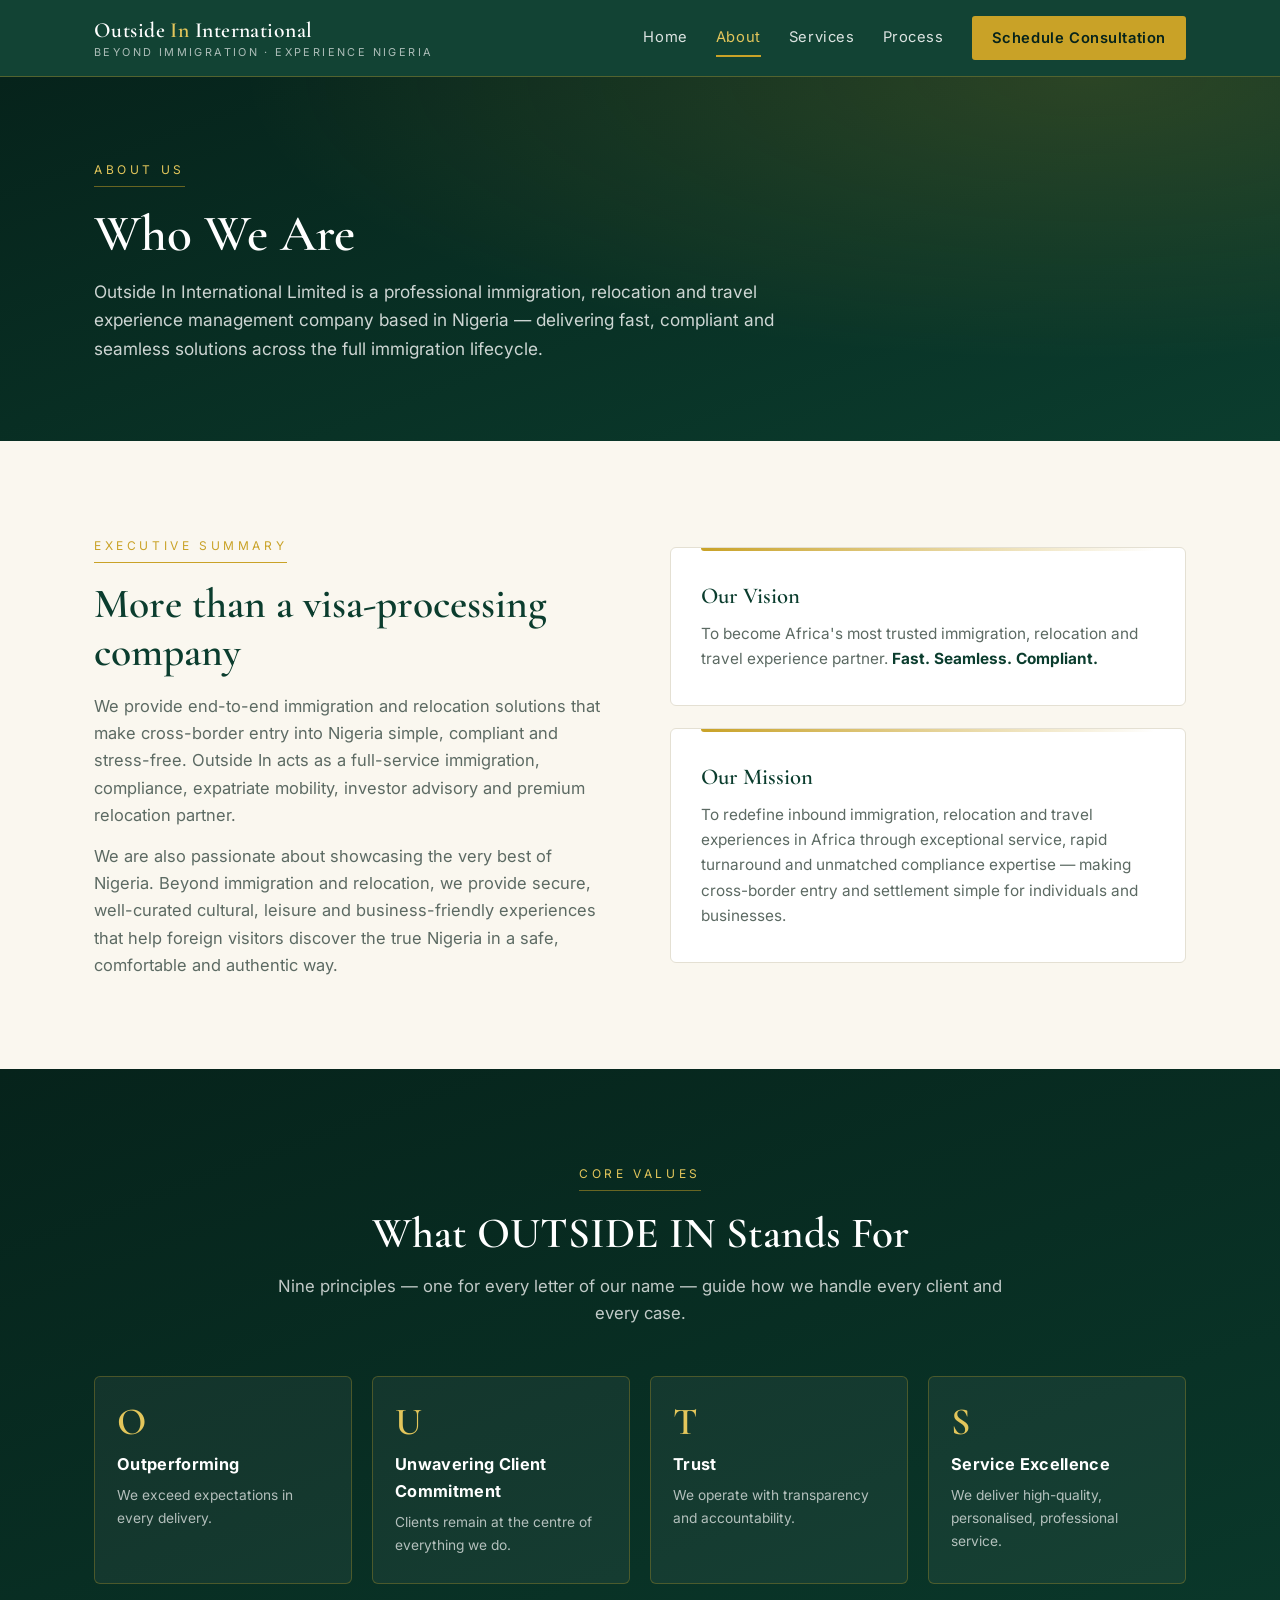
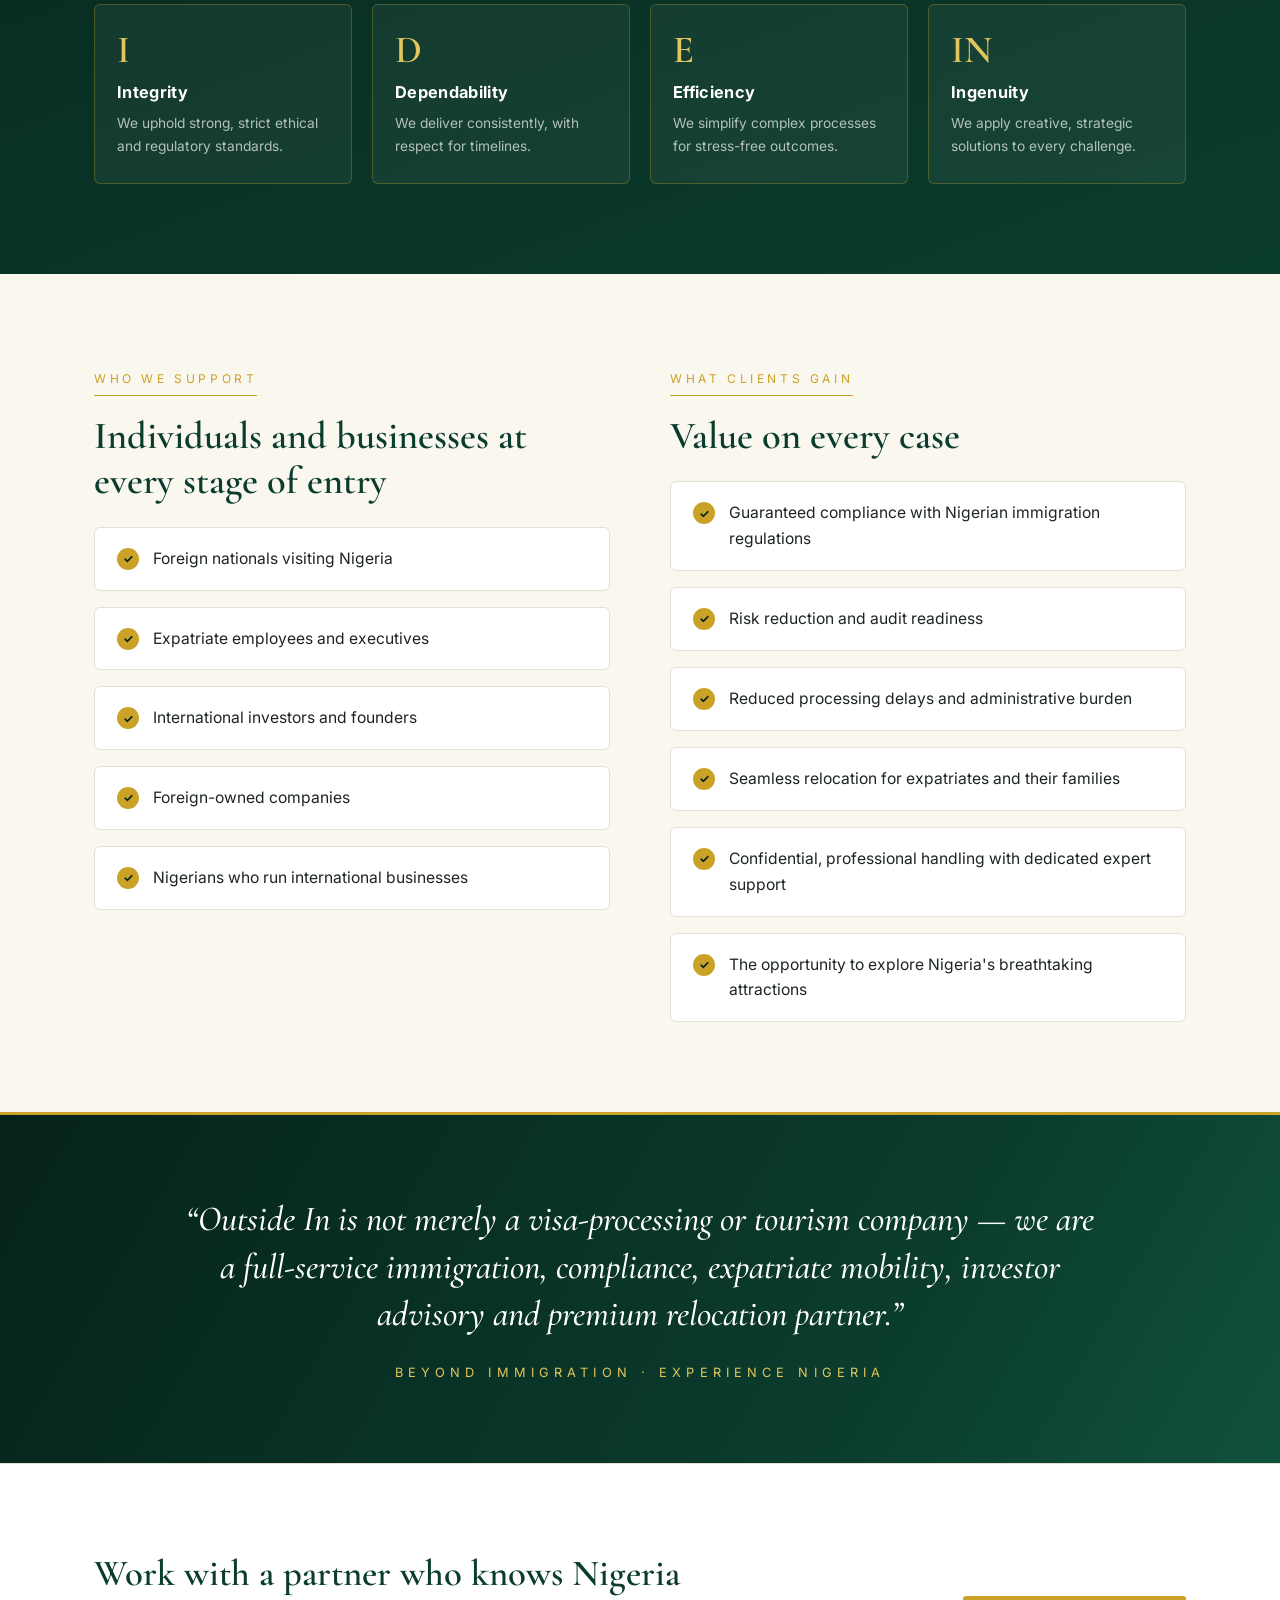
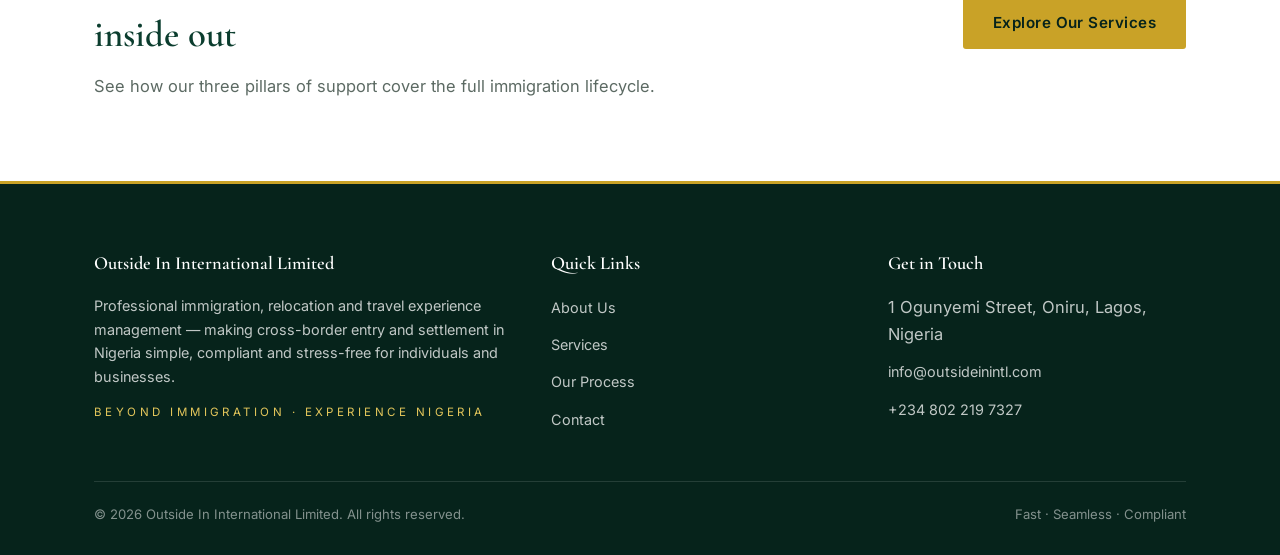
==== about.html @ c9b17f8a "Launch new Outside In International website" ====
<!DOCTYPE html>
<html lang="en">
<head>
<meta charset="UTF-8">
<meta name="viewport" content="width=device-width, initial-scale=1">
<title>About Us — Outside In International Limited</title>
<meta name="description" content="Who we are: Outside In International Limited is a Lagos-based immigration, relocation and travel experience partner. Our vision, mission and the OUTSIDE IN values that guide every case.">
<link rel="preconnect" href="https://fonts.googleapis.com">
<link rel="preconnect" href="https://fonts.gstatic.com" crossorigin>
<link href="https://fonts.googleapis.com/css2?family=Cormorant+Garamond:ital,wght@0,500;0,600;1,500&family=Inter:wght@300;400;600&display=swap" rel="stylesheet">
<link rel="stylesheet" href="style.css">
</head>
<body>

<header class="site-header">
  <div class="header-inner">
    <a class="brand" href="index.html">
      <span class="brand-name">Outside <span>In</span> International</span>
      <span class="brand-tag">Beyond Immigration · Experience Nigeria</span>
    </a>
    <button class="nav-toggle" aria-label="Toggle menu" onclick="document.querySelector('.nav').classList.toggle('open')">
      <span></span><span></span><span></span>
    </button>
    <nav class="nav">
      <a href="index.html">Home</a>
      <a href="about.html" class="active">About</a>
      <a href="services.html">Services</a>
      <a href="process.html">Process</a>
      <a href="contact.html" class="nav-cta">Schedule Consultation</a>
    </nav>
  </div>
</header>

<section class="page-hero">
  <div class="container">
    <span class="eyebrow">About Us</span>
    <h1>Who We Are</h1>
    <p>Outside In International Limited is a professional immigration, relocation and travel experience management company based in Nigeria — delivering fast, compliant and seamless solutions across the full immigration lifecycle.</p>
  </div>
</section>

<section class="section">
  <div class="container">
    <div class="grid grid-2" style="gap:60px;align-items:center">
      <div>
        <span class="eyebrow" style="color:var(--gold);border-color:var(--gold)">Executive Summary</span>
        <h2 style="font-family:var(--serif);font-weight:600;font-size:clamp(1.9rem,3.4vw,2.6rem);color:var(--green-900);line-height:1.15">More than a visa-processing company</h2>
        <p style="margin-top:16px;color:var(--muted)">We provide end-to-end immigration and relocation solutions that make cross-border entry into Nigeria simple, compliant and stress-free. Outside In acts as a full-service immigration, compliance, expatriate mobility, investor advisory and premium relocation partner.</p>
        <p style="margin-top:14px;color:var(--muted)">We are also passionate about showcasing the very best of Nigeria. Beyond immigration and relocation, we provide secure, well-curated cultural, leisure and business-friendly experiences that help foreign visitors discover the true Nigeria in a safe, comfortable and authentic way.</p>
      </div>
      <div style="display:grid;gap:22px">
        <div class="card">
          <h3>Our Vision</h3>
          <p>To become Africa's most trusted immigration, relocation and travel experience partner. <strong style="color:var(--green-900)">Fast. Seamless. Compliant.</strong></p>
        </div>
        <div class="card">
          <h3>Our Mission</h3>
          <p>To redefine inbound immigration, relocation and travel experiences in Africa through exceptional service, rapid turnaround and unmatched compliance expertise — making cross-border entry and settlement simple for individuals and businesses.</p>
        </div>
      </div>
    </div>
  </div>
</section>

<section class="section dark">
  <div class="container">
    <div class="section-head center">
      <span class="eyebrow">Core Values</span>
      <h2>What OUTSIDE IN Stands For</h2>
      <p>Nine principles — one for every letter of our name — guide how we handle every client and every case.</p>
    </div>
    <div class="values-grid">
      <div class="value-cell">
        <div class="letter">O</div>
        <h4>Outperforming</h4>
        <p>We exceed expectations in every delivery.</p>
      </div>
      <div class="value-cell">
        <div class="letter">U</div>
        <h4>Unwavering Client Commitment</h4>
        <p>Clients remain at the centre of everything we do.</p>
      </div>
      <div class="value-cell">
        <div class="letter">T</div>
        <h4>Trust</h4>
        <p>We operate with transparency and accountability.</p>
      </div>
      <div class="value-cell">
        <div class="letter">S</div>
        <h4>Service Excellence</h4>
        <p>We deliver high-quality, personalised, professional service.</p>
      </div>
      <div class="value-cell">
        <div class="letter">I</div>
        <h4>Integrity</h4>
        <p>We uphold strong, strict ethical and regulatory standards.</p>
      </div>
      <div class="value-cell">
        <div class="letter">D</div>
        <h4>Dependability</h4>
        <p>We deliver consistently, with respect for timelines.</p>
      </div>
      <div class="value-cell">
        <div class="letter">E</div>
        <h4>Efficiency</h4>
        <p>We simplify complex processes for stress-free outcomes.</p>
      </div>
      <div class="value-cell">
        <div class="letter">IN</div>
        <h4>Ingenuity</h4>
        <p>We apply creative, strategic solutions to every challenge.</p>
      </div>
    </div>
  </div>
</section>

<section class="section">
  <div class="container">
    <div class="grid grid-2" style="gap:60px">
      <div>
        <span class="eyebrow" style="color:var(--gold);border-color:var(--gold)">Who We Support</span>
        <h2 style="font-family:var(--serif);font-weight:600;font-size:clamp(1.8rem,3.2vw,2.4rem);color:var(--green-900);line-height:1.18;margin-bottom:22px">Individuals and businesses at every stage of entry</h2>
        <ul class="checklist">
          <li><span class="tick">✓</span>Foreign nationals visiting Nigeria</li>
          <li><span class="tick">✓</span>Expatriate employees and executives</li>
          <li><span class="tick">✓</span>International investors and founders</li>
          <li><span class="tick">✓</span>Foreign-owned companies</li>
          <li><span class="tick">✓</span>Nigerians who run international businesses</li>
        </ul>
      </div>
      <div>
        <span class="eyebrow" style="color:var(--gold);border-color:var(--gold)">What Clients Gain</span>
        <h2 style="font-family:var(--serif);font-weight:600;font-size:clamp(1.8rem,3.2vw,2.4rem);color:var(--green-900);line-height:1.18;margin-bottom:22px">Value on every case</h2>
        <ul class="checklist">
          <li><span class="tick">✓</span>Guaranteed compliance with Nigerian immigration regulations</li>
          <li><span class="tick">✓</span>Risk reduction and audit readiness</li>
          <li><span class="tick">✓</span>Reduced processing delays and administrative burden</li>
          <li><span class="tick">✓</span>Seamless relocation for expatriates and their families</li>
          <li><span class="tick">✓</span>Confidential, professional handling with dedicated expert support</li>
          <li><span class="tick">✓</span>The opportunity to explore Nigeria's breathtaking attractions</li>
        </ul>
      </div>
    </div>
  </div>
</section>

<section class="quote-band">
  <div class="container">
    <blockquote>“Outside In is not merely a visa-processing or tourism company — we are a full-service immigration, compliance, expatriate mobility, investor advisory and premium relocation partner.”</blockquote>
    <div class="motto">Beyond Immigration · Experience Nigeria</div>
  </div>
</section>

<section class="cta-band">
  <div class="container cta-inner">
    <div>
      <h2>Work with a partner who knows Nigeria inside out</h2>
      <p>See how our three pillars of support cover the full immigration lifecycle.</p>
    </div>
    <a class="btn btn-gold" href="services.html">Explore Our Services</a>
  </div>
</section>

<footer class="site-footer">
  <div class="container">
    <div class="footer-grid">
      <div>
        <h4>Outside In International Limited</h4>
        <p>Professional immigration, relocation and travel experience management — making cross-border entry and settlement in Nigeria simple, compliant and stress-free for individuals and businesses.</p>
        <div class="footer-motto">Beyond Immigration · Experience Nigeria</div>
      </div>
      <div>
        <h4>Quick Links</h4>
        <ul>
          <li><a href="about.html">About Us</a></li>
          <li><a href="services.html">Services</a></li>
          <li><a href="process.html">Our Process</a></li>
          <li><a href="contact.html">Contact</a></li>
        </ul>
      </div>
      <div>
        <h4>Get in Touch</h4>
        <ul>
          <li>1 Ogunyemi Street, Oniru, Lagos, Nigeria</li>
          <li><a href="mailto:info@outsideinintl.com">info@outsideinintl.com</a></li>
          <li><a href="tel:+2348022197327">+234 802 219 7327</a></li>
        </ul>
      </div>
    </div>
    <div class="footer-bottom">
      <span>© 2026 Outside In International Limited. All rights reserved.</span>
      <span>Fast · Seamless · Compliant</span>
    </div>
  </div>
</footer>

</body>
</html>
---- style.css ----
/* Outside In International Limited — site styles */
:root {
  --green-950: #06231b;
  --green-900: #0b3d2e;
  --green-800: #10513d;
  --green-700: #17694f;
  --gold: #c9a227;
  --gold-light: #e3c65b;
  --cream: #faf7ef;
  --ink: #1d2521;
  --muted: #5c6a63;
  --line: #e4e0d3;
  --white: #ffffff;
  --serif: "Cormorant Garamond", Georgia, "Times New Roman", serif;
  --sans: "Inter", -apple-system, "Segoe UI", Roboto, Arial, sans-serif;
}

* { margin: 0; padding: 0; box-sizing: border-box; }

html { scroll-behavior: smooth; }

body {
  font-family: var(--sans);
  color: var(--ink);
  background: var(--cream);
  line-height: 1.65;
  font-size: 16.5px;
  -webkit-font-smoothing: antialiased;
}

img { max-width: 100%; display: block; }
a { color: inherit; }

.container { max-width: 1140px; margin: 0 auto; padding: 0 24px; }

/* ---------- Header ---------- */
.site-header {
  position: sticky; top: 0; z-index: 100;
  background: rgba(11, 61, 46, 0.97);
  backdrop-filter: blur(8px);
  border-bottom: 1px solid rgba(201, 162, 39, 0.35);
}
.header-inner {
  display: flex; align-items: center; justify-content: space-between;
  padding: 16px 24px; max-width: 1140px; margin: 0 auto;
}
.brand { text-decoration: none; line-height: 1.2; }
.brand .brand-name {
  font-family: var(--serif); font-weight: 600; font-size: 1.35rem;
  color: var(--white); letter-spacing: 0.02em; display: block;
}
.brand .brand-name span { color: var(--gold-light); }
.brand .brand-tag {
  font-size: 0.68rem; text-transform: uppercase; letter-spacing: 0.22em;
  color: rgba(255,255,255,0.65); display: block; margin-top: 2px;
}
.nav { display: flex; gap: 28px; align-items: center; }
.nav a {
  color: rgba(255,255,255,0.85); text-decoration: none; font-size: 0.92rem;
  letter-spacing: 0.04em; padding: 6px 0; border-bottom: 2px solid transparent;
  transition: color .2s, border-color .2s;
}
.nav a:hover { color: var(--gold-light); }
.nav a.active { color: var(--gold-light); border-bottom-color: var(--gold); }
.nav .nav-cta {
  background: var(--gold); color: var(--green-950); font-weight: 600;
  padding: 10px 20px; border-radius: 3px; border-bottom: none;
}
.nav .nav-cta:hover { background: var(--gold-light); color: var(--green-950); }

.nav-toggle {
  display: none; background: none; border: none; cursor: pointer; padding: 8px;
}
.nav-toggle span {
  display: block; width: 24px; height: 2px; background: var(--white); margin: 5px 0;
}

/* ---------- Hero ---------- */
.hero {
  background:
    radial-gradient(ellipse at 80% -10%, rgba(201,162,39,0.22), transparent 55%),
    radial-gradient(ellipse at 10% 110%, rgba(23,105,79,0.5), transparent 60%),
    linear-gradient(160deg, var(--green-950), var(--green-900) 55%, var(--green-800));
  color: var(--white);
  padding: 110px 0 120px;
  position: relative;
  overflow: hidden;
}
.hero::after {
  content: ""; position: absolute; inset: 0; pointer-events: none;
  background-image: repeating-linear-gradient(115deg, rgba(255,255,255,0.02) 0 1px, transparent 1px 90px);
}
.hero .container { position: relative; z-index: 1; }
.eyebrow {
  display: inline-block; font-size: 0.75rem; text-transform: uppercase;
  letter-spacing: 0.3em; color: var(--gold-light); margin-bottom: 18px;
  padding-bottom: 6px; border-bottom: 1px solid rgba(201,162,39,0.5);
}
.hero h1 {
  font-family: var(--serif); font-weight: 600; font-size: clamp(2.4rem, 5.4vw, 4rem);
  line-height: 1.12; max-width: 15em; letter-spacing: 0.01em;
}
.hero h1 em { font-style: italic; color: var(--gold-light); }
.hero .lede {
  margin-top: 22px; max-width: 40em; font-size: 1.12rem;
  color: rgba(255,255,255,0.82); font-weight: 300;
}
.hero-actions { margin-top: 36px; display: flex; gap: 16px; flex-wrap: wrap; }

.btn {
  display: inline-block; text-decoration: none; font-weight: 600;
  padding: 14px 30px; border-radius: 3px; font-size: 0.95rem;
  letter-spacing: 0.03em; transition: transform .15s, background .2s, color .2s;
}
.btn:hover { transform: translateY(-2px); }
.btn-gold { background: var(--gold); color: var(--green-950); }
.btn-gold:hover { background: var(--gold-light); }
.btn-outline { border: 1px solid rgba(255,255,255,0.5); color: var(--white); }
.btn-outline:hover { border-color: var(--gold-light); color: var(--gold-light); }
.btn-green { background: var(--green-900); color: var(--white); }
.btn-green:hover { background: var(--green-800); }

.hero-strip {
  margin-top: 60px; display: flex; gap: 0; flex-wrap: wrap;
  border-top: 1px solid rgba(255,255,255,0.15);
}
.hero-strip .strip-item {
  flex: 1 1 200px; padding: 22px 26px 0 0; margin-top: -1px;
}
.hero-strip .strip-item strong {
  font-family: var(--serif); font-size: 1.35rem; color: var(--gold-light);
  display: block; font-weight: 600;
}
.hero-strip .strip-item p { font-size: 0.88rem; color: rgba(255,255,255,0.7); margin-top: 4px; }

/* ---------- Sections ---------- */
.section { padding: 90px 0; }
.section.alt { background: var(--white); border-top: 1px solid var(--line); border-bottom: 1px solid var(--line); }
.section.dark {
  background: linear-gradient(160deg, var(--green-950), var(--green-900));
  color: var(--white);
}
.section-head { max-width: 44em; margin-bottom: 48px; }
.section-head.center { margin-left: auto; margin-right: auto; text-align: center; }
.section-head h2 {
  font-family: var(--serif); font-weight: 600; font-size: clamp(1.9rem, 3.6vw, 2.7rem);
  line-height: 1.15; color: var(--green-900);
}
.section.dark .section-head h2 { color: var(--white); }
.section-head p { margin-top: 14px; color: var(--muted); font-size: 1.05rem; }
.section.dark .section-head p { color: rgba(255,255,255,0.75); }

/* ---------- Cards ---------- */
.grid { display: grid; gap: 26px; }
.grid-3 { grid-template-columns: repeat(3, 1fr); }
.grid-2 { grid-template-columns: repeat(2, 1fr); }
.grid-4 { grid-template-columns: repeat(4, 1fr); }

.card {
  background: var(--white); border: 1px solid var(--line); border-radius: 6px;
  padding: 34px 30px; position: relative;
  transition: transform .2s, box-shadow .2s;
}
.card:hover { transform: translateY(-4px); box-shadow: 0 14px 34px rgba(11,61,46,0.10); }
.card::before {
  content: ""; position: absolute; top: 0; left: 30px; right: 30px; height: 3px;
  background: linear-gradient(90deg, var(--gold), transparent); border-radius: 0 0 3px 3px;
}
.card .pillar-letter {
  font-family: var(--serif); font-size: 2.2rem; font-weight: 600;
  color: var(--gold); line-height: 1; margin-bottom: 14px;
}
.card h3 {
  font-family: var(--serif); font-size: 1.42rem; font-weight: 600;
  color: var(--green-900); margin-bottom: 10px; line-height: 1.25;
}
.card p { color: var(--muted); font-size: 0.96rem; }
.card .card-link {
  display: inline-block; margin-top: 18px; font-size: 0.88rem; font-weight: 600;
  color: var(--green-800); text-decoration: none; letter-spacing: 0.03em;
}
.card .card-link:hover { color: var(--gold); }

.card .value-tag {
  margin-top: 16px; padding: 12px 14px; background: var(--cream);
  border-left: 3px solid var(--gold); border-radius: 0 4px 4px 0;
  font-size: 0.88rem; color: var(--ink);
}
.card .value-tag strong { color: var(--green-900); }

.icon {
  width: 46px; height: 46px; margin-bottom: 18px;
  color: var(--green-800);
}
.icon svg { width: 100%; height: 100%; }

/* ---------- Checklist ---------- */
.checklist { list-style: none; display: grid; gap: 16px; }
.checklist li {
  display: flex; gap: 14px; align-items: flex-start;
  background: var(--white); border: 1px solid var(--line); border-radius: 6px;
  padding: 18px 22px; font-size: 0.98rem;
}
.section.dark .checklist li {
  background: rgba(255,255,255,0.06); border-color: rgba(255,255,255,0.14);
  color: rgba(255,255,255,0.9);
}
.checklist .tick {
  flex: none; width: 22px; height: 22px; margin-top: 2px; border-radius: 50%;
  background: var(--gold); color: var(--green-950);
  display: inline-flex; align-items: center; justify-content: center;
  font-size: 0.75rem; font-weight: 700;
}

/* ---------- Values (OUTSIDE IN) ---------- */
.values-grid { display: grid; grid-template-columns: repeat(4, 1fr); gap: 20px; }
.value-cell {
  background: rgba(255,255,255,0.05); border: 1px solid rgba(201,162,39,0.3);
  border-radius: 6px; padding: 26px 22px;
}
.value-cell .letter {
  font-family: var(--serif); font-size: 2.4rem; font-weight: 600;
  color: var(--gold-light); line-height: 1;
}
.value-cell h4 { margin-top: 10px; font-size: 1.02rem; color: var(--white); letter-spacing: 0.02em; }
.value-cell p { margin-top: 6px; font-size: 0.86rem; color: rgba(255,255,255,0.68); }

/* ---------- Process timeline ---------- */
.timeline { list-style: none; counter-reset: step; position: relative; max-width: 760px; }
.timeline::before {
  content: ""; position: absolute; left: 27px; top: 10px; bottom: 10px;
  width: 2px; background: linear-gradient(var(--gold), var(--green-800));
}
.timeline li {
  position: relative; padding: 0 0 38px 84px; counter-increment: step;
}
.timeline li:last-child { padding-bottom: 0; }
.timeline li::before {
  content: counter(step, decimal-leading-zero);
  position: absolute; left: 0; top: -4px;
  width: 56px; height: 56px; border-radius: 50%;
  background: var(--green-900); color: var(--gold-light);
  border: 2px solid var(--gold);
  font-family: var(--serif); font-size: 1.25rem; font-weight: 600;
  display: flex; align-items: center; justify-content: center;
}
.timeline h3 {
  font-family: var(--serif); font-size: 1.4rem; font-weight: 600; color: var(--green-900);
}
.timeline p { color: var(--muted); margin-top: 6px; font-size: 0.97rem; }

.lifecycle {
  display: flex; flex-wrap: wrap; gap: 10px; align-items: center;
  margin-top: 40px; font-family: var(--serif); font-size: 1.25rem; font-weight: 600;
}
.lifecycle .stage {
  background: var(--white); border: 1px solid var(--line); color: var(--green-900);
  padding: 10px 22px; border-radius: 40px;
}
.lifecycle .arrow { color: var(--gold); font-family: var(--sans); }

/* ---------- Quote band ---------- */
.quote-band {
  background: linear-gradient(120deg, var(--green-950), var(--green-900) 70%, var(--green-800));
  color: var(--white); padding: 80px 0; text-align: center;
  border-top: 3px solid var(--gold);
}
.quote-band blockquote {
  font-family: var(--serif); font-style: italic; font-weight: 500;
  font-size: clamp(1.5rem, 3.2vw, 2.2rem); line-height: 1.35; max-width: 26em; margin: 0 auto;
}
.quote-band .motto {
  margin-top: 24px; font-size: 0.8rem; letter-spacing: 0.4em;
  text-transform: uppercase; color: var(--gold-light);
}

/* ---------- CTA band ---------- */
.cta-band { background: var(--white); border-top: 1px solid var(--line); padding: 80px 0; }
.cta-inner {
  display: flex; align-items: center; justify-content: space-between;
  gap: 30px; flex-wrap: wrap;
}
.cta-inner h2 {
  font-family: var(--serif); font-weight: 600; font-size: clamp(1.7rem, 3vw, 2.3rem);
  color: var(--green-900); max-width: 18em;
}
.cta-inner p { color: var(--muted); margin-top: 8px; }

/* ---------- Contact ---------- */
.contact-grid { display: grid; grid-template-columns: 1.1fr 1fr; gap: 40px; align-items: start; }
.contact-card {
  background: var(--white); border: 1px solid var(--line); border-radius: 6px; padding: 36px;
}
.contact-card h3 { font-family: var(--serif); font-size: 1.5rem; color: var(--green-900); margin-bottom: 20px; }
.contact-list { list-style: none; display: grid; gap: 18px; }
.contact-list li { display: flex; gap: 14px; align-items: flex-start; }
.contact-list .c-icon {
  flex: none; width: 40px; height: 40px; border-radius: 50%;
  background: var(--green-900); color: var(--gold-light);
  display: flex; align-items: center; justify-content: center;
}
.contact-list .c-icon svg { width: 18px; height: 18px; }
.contact-list strong { display: block; color: var(--green-900); font-size: 0.95rem; }
.contact-list a { color: var(--muted); text-decoration: none; font-size: 0.95rem; }
.contact-list a:hover { color: var(--gold); }
.contact-list span.detail { color: var(--muted); font-size: 0.95rem; }

.contact-form { display: grid; gap: 16px; }
.contact-form label { font-size: 0.85rem; font-weight: 600; color: var(--green-900); }
.contact-form input, .contact-form select, .contact-form textarea {
  width: 100%; padding: 12px 14px; margin-top: 6px;
  border: 1px solid var(--line); border-radius: 4px; background: var(--cream);
  font-family: var(--sans); font-size: 0.95rem; color: var(--ink);
}
.contact-form input:focus, .contact-form select:focus, .contact-form textarea:focus {
  outline: 2px solid var(--gold); border-color: var(--gold);
}

/* ---------- Footer ---------- */
.site-footer {
  background: var(--green-950); color: rgba(255,255,255,0.75);
  padding: 64px 0 30px; border-top: 3px solid var(--gold);
}
.footer-grid { display: grid; grid-template-columns: 1.4fr 1fr 1fr; gap: 40px; }
.site-footer h4 {
  color: var(--white); font-family: var(--serif); font-size: 1.15rem;
  font-weight: 600; margin-bottom: 16px;
}
.site-footer p { font-size: 0.9rem; }
.site-footer ul { list-style: none; display: grid; gap: 10px; }
.site-footer a { color: rgba(255,255,255,0.75); text-decoration: none; font-size: 0.9rem; }
.site-footer a:hover { color: var(--gold-light); }
.footer-motto {
  margin-top: 14px; font-size: 0.72rem; letter-spacing: 0.3em;
  text-transform: uppercase; color: var(--gold-light);
}
.footer-bottom {
  margin-top: 48px; padding-top: 22px; border-top: 1px solid rgba(255,255,255,0.12);
  font-size: 0.82rem; color: rgba(255,255,255,0.5);
  display: flex; justify-content: space-between; gap: 12px; flex-wrap: wrap;
}

/* ---------- Page hero (inner pages) ---------- */
.page-hero {
  background:
    radial-gradient(ellipse at 85% 0%, rgba(201,162,39,0.18), transparent 55%),
    linear-gradient(160deg, var(--green-950), var(--green-900));
  color: var(--white); padding: 78px 0;
}
.page-hero h1 {
  font-family: var(--serif); font-weight: 600;
  font-size: clamp(2.1rem, 4.4vw, 3.2rem); line-height: 1.15;
}
.page-hero p { margin-top: 14px; max-width: 42em; color: rgba(255,255,255,0.8); font-size: 1.08rem; }

.pillar-band {
  display: flex; align-items: baseline; gap: 18px; margin: 70px 0 34px;
  border-bottom: 2px solid var(--gold); padding-bottom: 14px;
}
.pillar-band:first-of-type { margin-top: 0; }
.pillar-band .pillar-letter-lg {
  font-family: var(--serif); font-size: 3rem; font-weight: 600; color: var(--gold); line-height: 1;
}
.pillar-band h2 {
  font-family: var(--serif); font-weight: 600; font-size: clamp(1.6rem, 3vw, 2.2rem);
  color: var(--green-900);
}
.pillar-band .pillar-sub { color: var(--muted); font-size: 0.98rem; }

/* ---------- Responsive ---------- */
@media (max-width: 960px) {
  .grid-3, .grid-4, .values-grid { grid-template-columns: repeat(2, 1fr); }
  .contact-grid, .footer-grid { grid-template-columns: 1fr; }
}
@media (max-width: 720px) {
  .nav {
    display: none; position: absolute; top: 100%; left: 0; right: 0;
    flex-direction: column; align-items: flex-start; gap: 0;
    background: var(--green-950); padding: 10px 24px 20px;
    border-bottom: 1px solid rgba(201,162,39,0.35);
  }
  .nav.open { display: flex; }
  .nav a { padding: 12px 0; width: 100%; border-bottom: 1px solid rgba(255,255,255,0.08); }
  .nav .nav-cta { margin-top: 12px; text-align: center; }
  .nav-toggle { display: block; }
  .grid-2, .grid-3, .grid-4, .values-grid { grid-template-columns: 1fr; }
  .section { padding: 64px 0; }
  .hero { padding: 80px 0 90px; }
  .timeline li { padding-left: 72px; }
  .timeline li::before { width: 48px; height: 48px; }
  .timeline::before { left: 23px; }
}
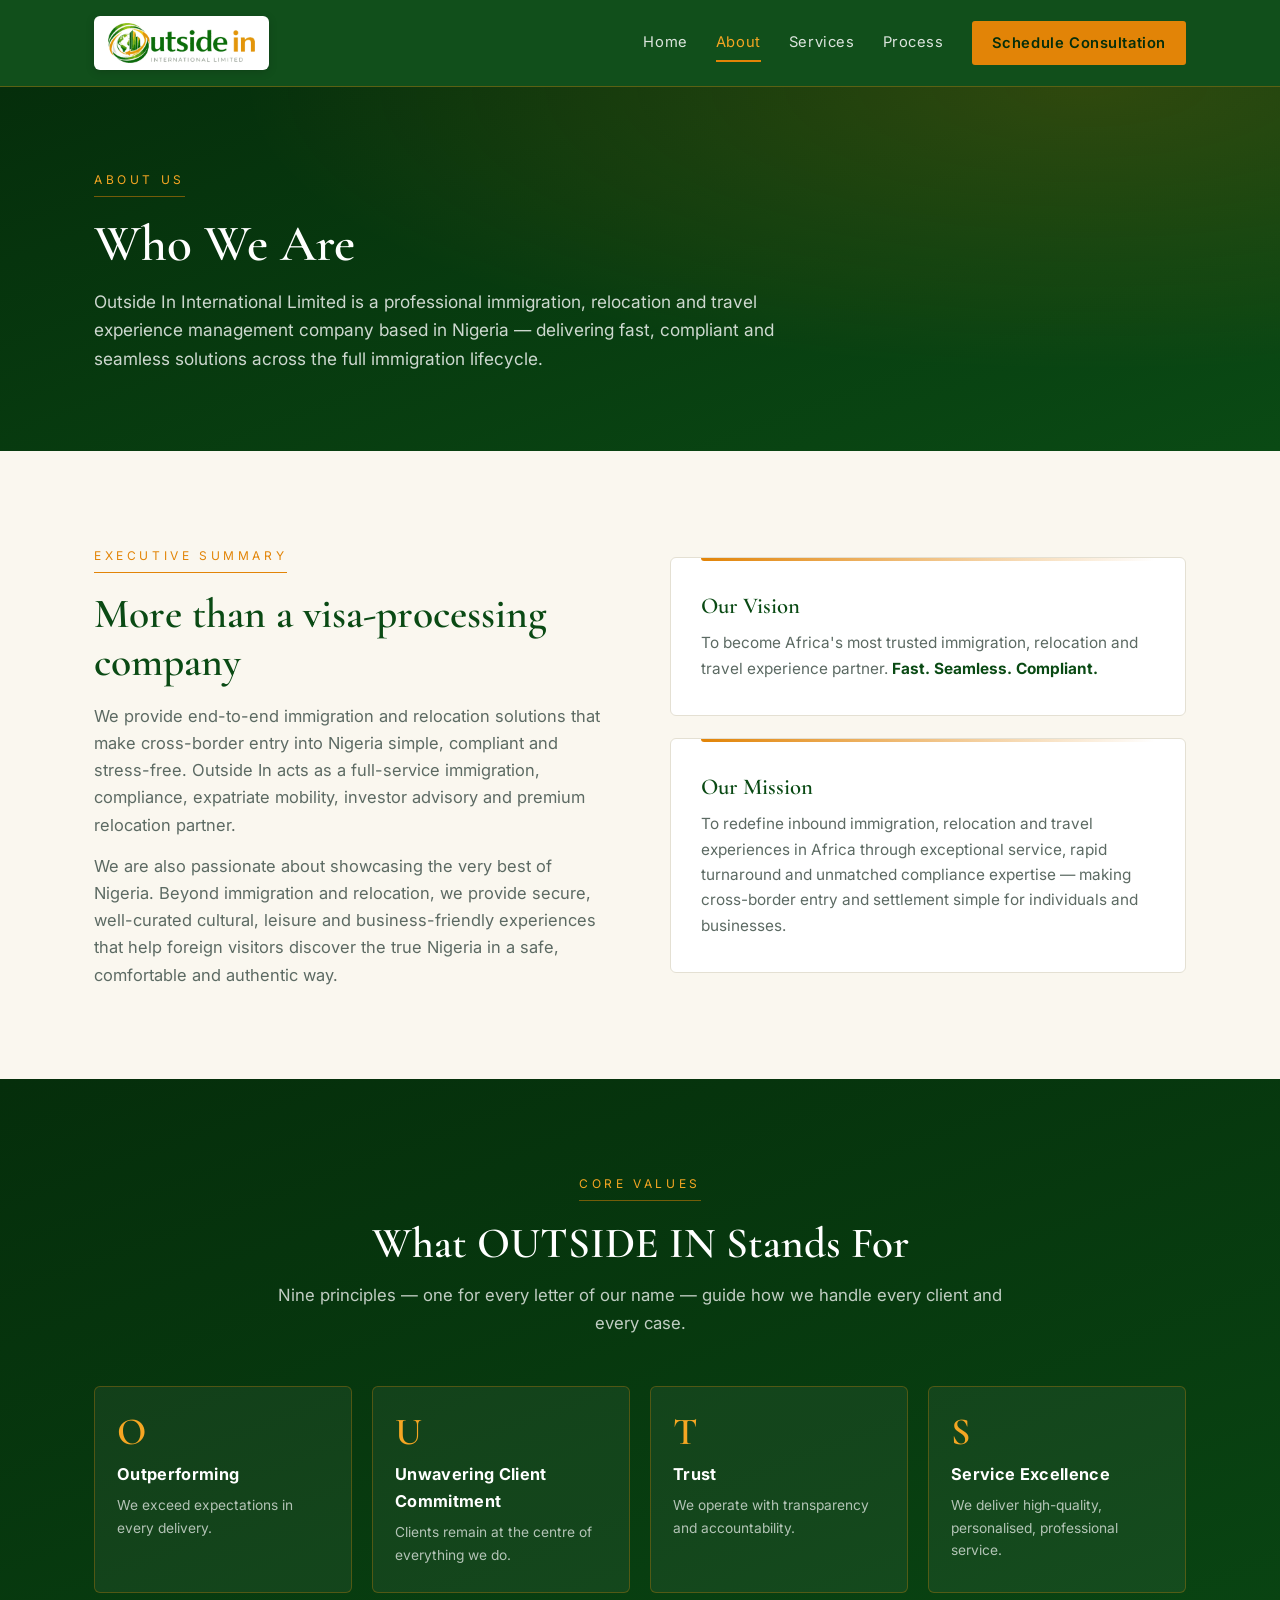
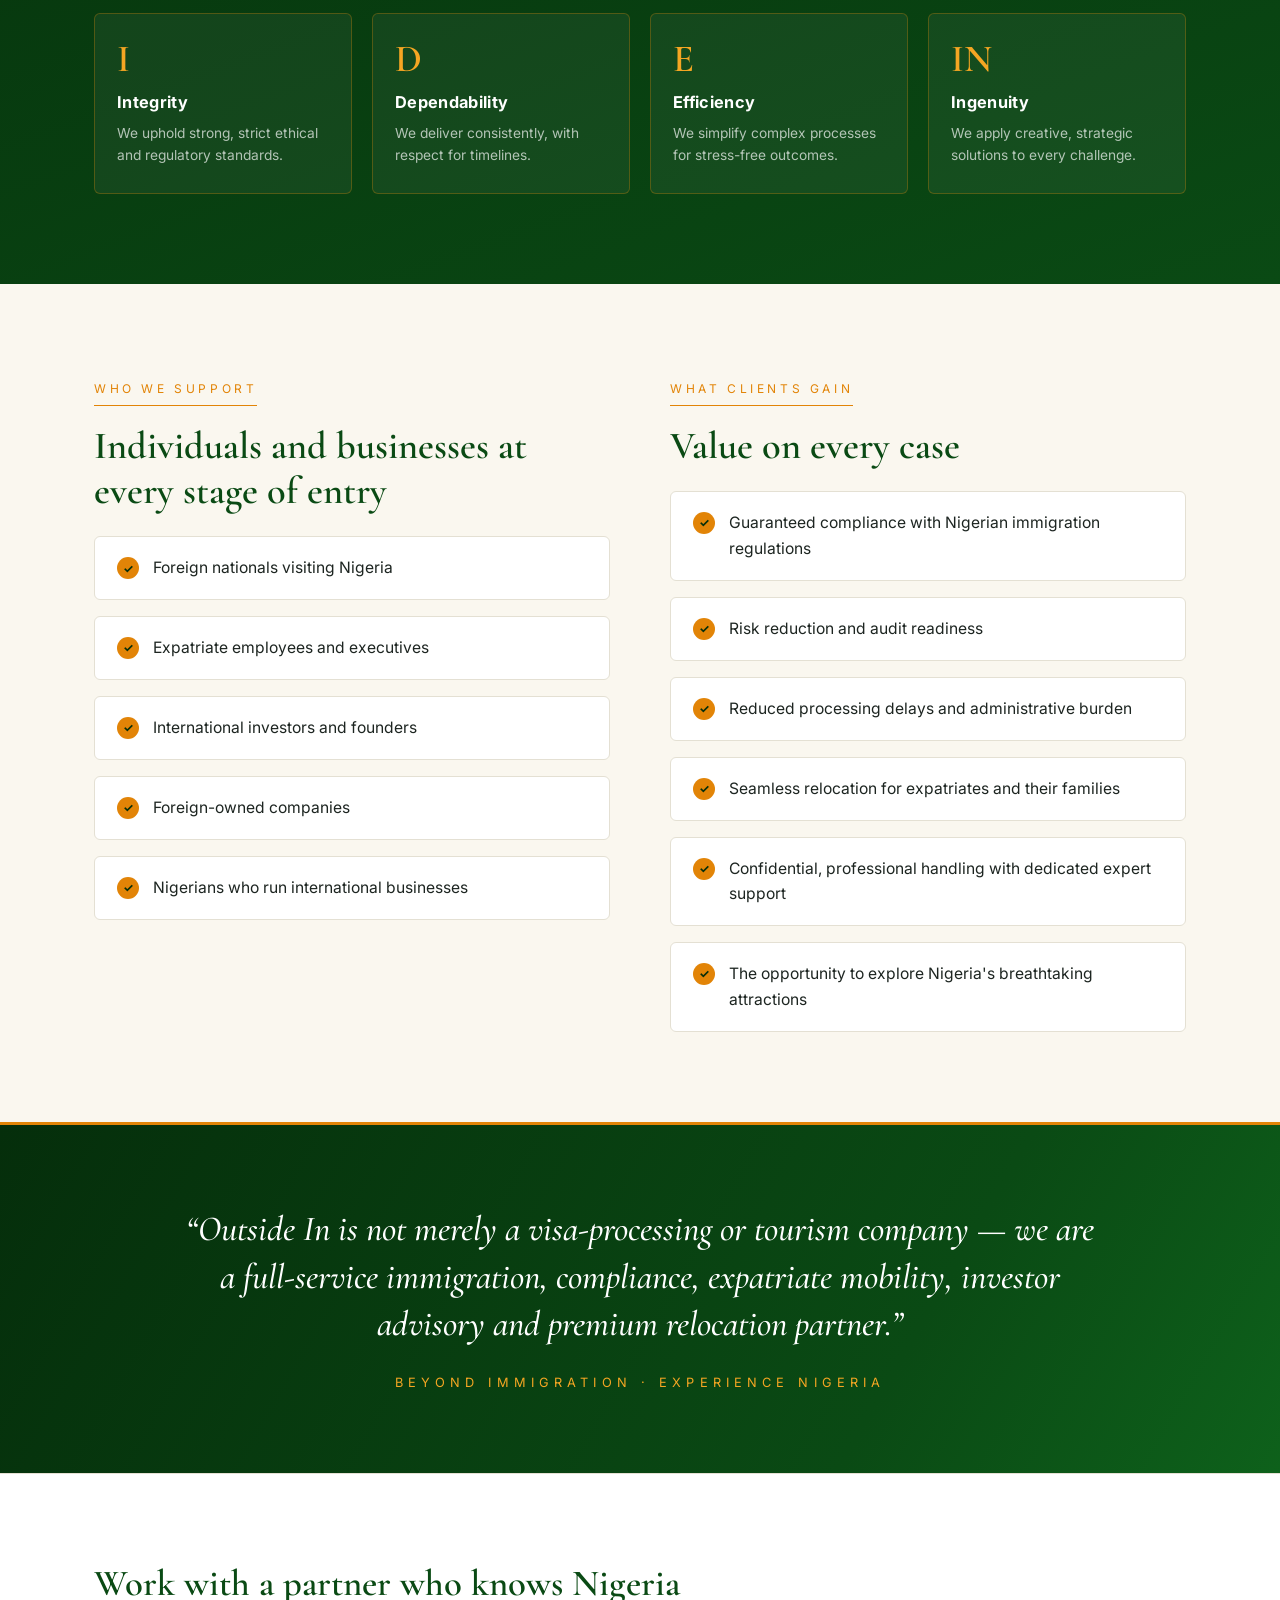
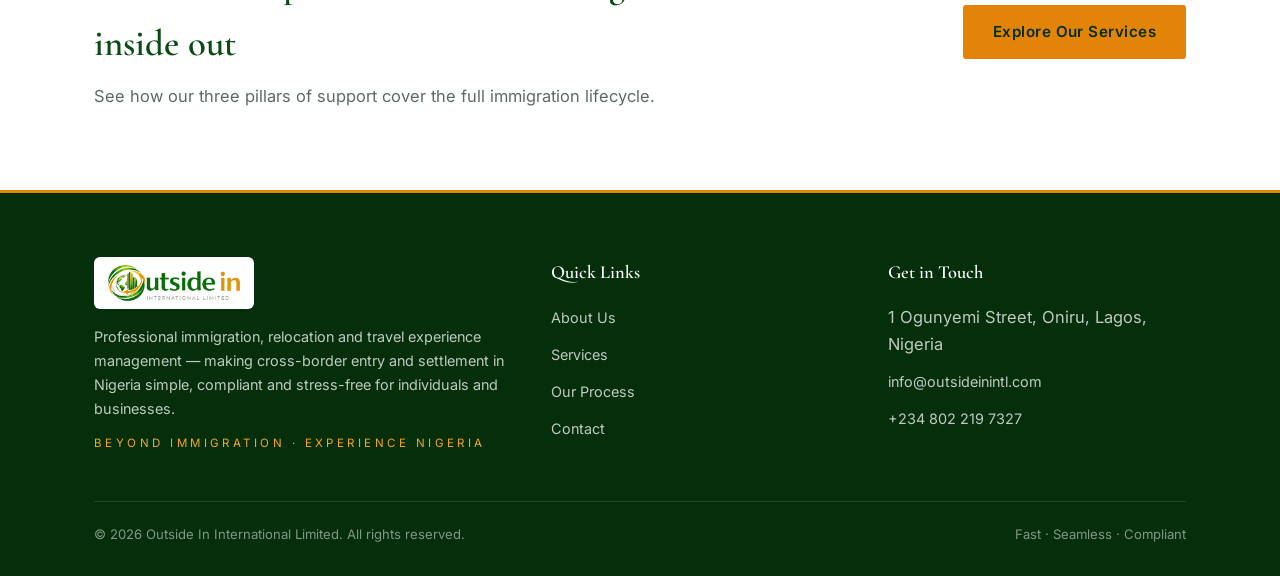
==== commit cb299468: "Add files via upload" ====
--- a/about.html
+++ b/about.html
@@ -9,14 +9,14 @@
 <link rel="preconnect" href="https://fonts.gstatic.com" crossorigin>
 <link href="https://fonts.googleapis.com/css2?family=Cormorant+Garamond:ital,wght@0,500;0,600;1,500&family=Inter:wght@300;400;600&display=swap" rel="stylesheet">
 <link rel="stylesheet" href="style.css">
+<link rel="icon" type="image/png" href="favicon.png">
 </head>
 <body>
 
 <header class="site-header">
   <div class="header-inner">
     <a class="brand" href="index.html">
-      <span class="brand-name">Outside <span>In</span> International</span>
-      <span class="brand-tag">Beyond Immigration · Experience Nigeria</span>
+      <span class="brand-chip"><img src="logo.png" alt="Outside In International Limited"></span>
     </a>
     <button class="nav-toggle" aria-label="Toggle menu" onclick="document.querySelector('.nav').classList.toggle('open')">
       <span></span><span></span><span></span>
@@ -165,7 +165,7 @@
   <div class="container">
     <div class="footer-grid">
       <div>
-        <h4>Outside In International Limited</h4>
+        <span class="footer-chip"><img src="logo.png" alt="Outside In International Limited"></span>
         <p>Professional immigration, relocation and travel experience management — making cross-border entry and settlement in Nigeria simple, compliant and stress-free for individuals and businesses.</p>
         <div class="footer-motto">Beyond Immigration · Experience Nigeria</div>
       </div>
--- a/style.css
+++ b/style.css
@@ -1,11 +1,11 @@
 /* Outside In International Limited — site styles */
 :root {
-  --green-950: #06231b;
-  --green-900: #0b3d2e;
-  --green-800: #10513d;
-  --green-700: #17694f;
-  --gold: #c9a227;
-  --gold-light: #e3c65b;
+  --green-950: #052e0b;
+  --green-900: #0a4a14;
+  --green-800: #0e611b;
+  --green-700: #128024;
+  --gold: #e28407;
+  --gold-light: #f5a623;
   --cream: #faf7ef;
   --ink: #1d2521;
   --muted: #5c6a63;
@@ -36,24 +36,26 @@
 /* ---------- Header ---------- */
 .site-header {
   position: sticky; top: 0; z-index: 100;
-  background: rgba(11, 61, 46, 0.97);
+  background: rgba(10, 74, 20, 0.97);
   backdrop-filter: blur(8px);
-  border-bottom: 1px solid rgba(201, 162, 39, 0.35);
+  border-bottom: 1px solid rgba(226, 132, 7, 0.35);
 }
 .header-inner {
   display: flex; align-items: center; justify-content: space-between;
   padding: 16px 24px; max-width: 1140px; margin: 0 auto;
 }
-.brand { text-decoration: none; line-height: 1.2; }
-.brand .brand-name {
-  font-family: var(--serif); font-weight: 600; font-size: 1.35rem;
-  color: var(--white); letter-spacing: 0.02em; display: block;
-}
-.brand .brand-name span { color: var(--gold-light); }
-.brand .brand-tag {
-  font-size: 0.68rem; text-transform: uppercase; letter-spacing: 0.22em;
-  color: rgba(255,255,255,0.65); display: block; margin-top: 2px;
-}
+.brand { text-decoration: none; line-height: 1; display: inline-flex; }
+.brand-chip {
+  display: inline-flex; align-items: center; background: var(--white);
+  border-radius: 6px; padding: 7px 14px;
+  box-shadow: 0 2px 8px rgba(0,0,0,0.18);
+}
+.brand-chip img { height: 40px; width: auto; display: block; }
+.footer-chip {
+  display: inline-flex; background: var(--white); border-radius: 6px;
+  padding: 8px 14px; margin-bottom: 16px;
+}
+.footer-chip img { height: 36px; width: auto; display: block; }
 .nav { display: flex; gap: 28px; align-items: center; }
 .nav a {
   color: rgba(255,255,255,0.85); text-decoration: none; font-size: 0.92rem;
@@ -78,8 +80,8 @@
 /* ---------- Hero ---------- */
 .hero {
   background:
-    radial-gradient(ellipse at 80% -10%, rgba(201,162,39,0.22), transparent 55%),
-    radial-gradient(ellipse at 10% 110%, rgba(23,105,79,0.5), transparent 60%),
+    radial-gradient(ellipse at 80% -10%, rgba(226,132,7,0.22), transparent 55%),
+    radial-gradient(ellipse at 10% 110%, rgba(18,128,36,0.5), transparent 60%),
     linear-gradient(160deg, var(--green-950), var(--green-900) 55%, var(--green-800));
   color: var(--white);
   padding: 110px 0 120px;
@@ -94,7 +96,7 @@
 .eyebrow {
   display: inline-block; font-size: 0.75rem; text-transform: uppercase;
   letter-spacing: 0.3em; color: var(--gold-light); margin-bottom: 18px;
-  padding-bottom: 6px; border-bottom: 1px solid rgba(201,162,39,0.5);
+  padding-bottom: 6px; border-bottom: 1px solid rgba(226,132,7,0.5);
 }
 .hero h1 {
   font-family: var(--serif); font-weight: 600; font-size: clamp(2.4rem, 5.4vw, 4rem);
@@ -161,7 +163,7 @@
   padding: 34px 30px; position: relative;
   transition: transform .2s, box-shadow .2s;
 }
-.card:hover { transform: translateY(-4px); box-shadow: 0 14px 34px rgba(11,61,46,0.10); }
+.card:hover { transform: translateY(-4px); box-shadow: 0 14px 34px rgba(10,74,20,0.10); }
 .card::before {
   content: ""; position: absolute; top: 0; left: 30px; right: 30px; height: 3px;
   background: linear-gradient(90deg, var(--gold), transparent); border-radius: 0 0 3px 3px;
@@ -215,7 +217,7 @@
 /* ---------- Values (OUTSIDE IN) ---------- */
 .values-grid { display: grid; grid-template-columns: repeat(4, 1fr); gap: 20px; }
 .value-cell {
-  background: rgba(255,255,255,0.05); border: 1px solid rgba(201,162,39,0.3);
+  background: rgba(255,255,255,0.05); border: 1px solid rgba(226,132,7,0.3);
   border-radius: 6px; padding: 26px 22px;
 }
 .value-cell .letter {
@@ -343,7 +345,7 @@
 /* ---------- Page hero (inner pages) ---------- */
 .page-hero {
   background:
-    radial-gradient(ellipse at 85% 0%, rgba(201,162,39,0.18), transparent 55%),
+    radial-gradient(ellipse at 85% 0%, rgba(226,132,7,0.18), transparent 55%),
     linear-gradient(160deg, var(--green-950), var(--green-900));
   color: var(--white); padding: 78px 0;
 }
@@ -377,12 +379,13 @@
     display: none; position: absolute; top: 100%; left: 0; right: 0;
     flex-direction: column; align-items: flex-start; gap: 0;
     background: var(--green-950); padding: 10px 24px 20px;
-    border-bottom: 1px solid rgba(201,162,39,0.35);
+    border-bottom: 1px solid rgba(226,132,7,0.35);
   }
   .nav.open { display: flex; }
   .nav a { padding: 12px 0; width: 100%; border-bottom: 1px solid rgba(255,255,255,0.08); }
   .nav .nav-cta { margin-top: 12px; text-align: center; }
   .nav-toggle { display: block; }
+  .brand-chip img { height: 30px; }
   .grid-2, .grid-3, .grid-4, .values-grid { grid-template-columns: 1fr; }
   .section { padding: 64px 0; }
   .hero { padding: 80px 0 90px; }
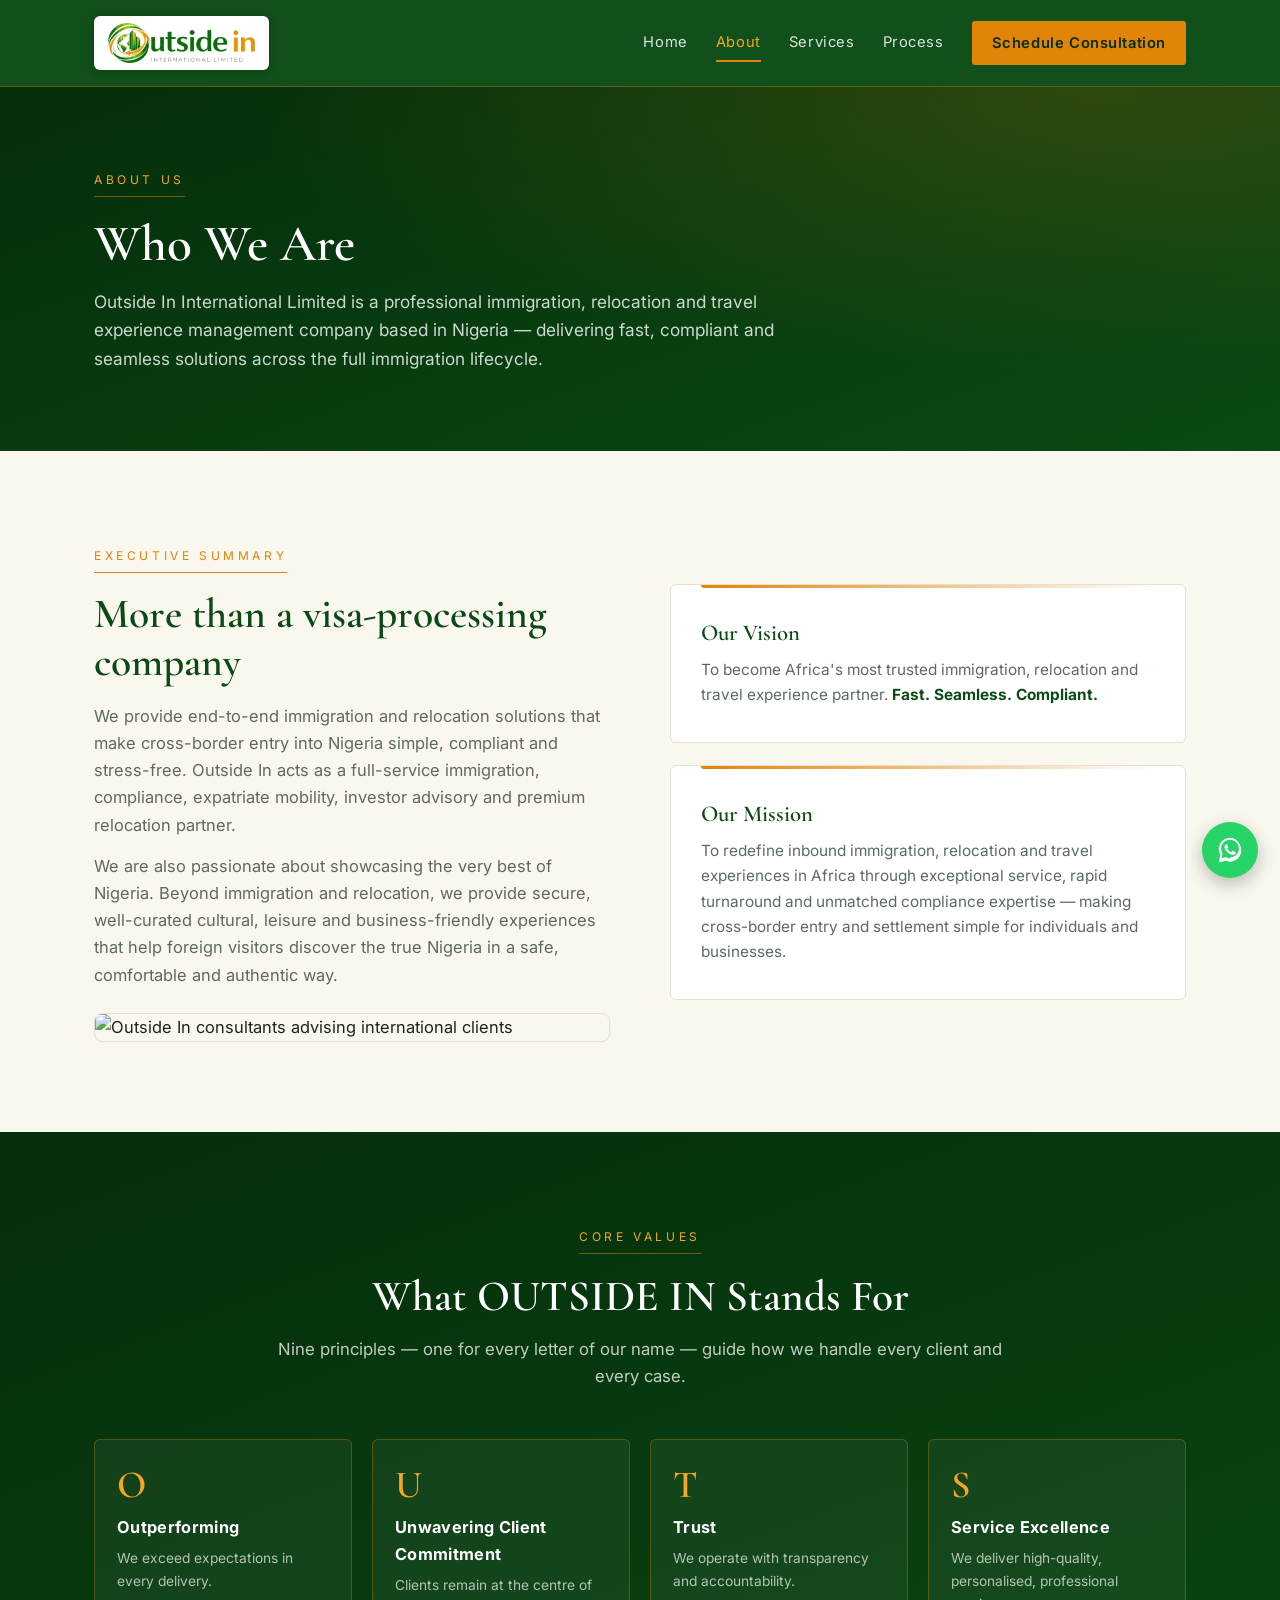
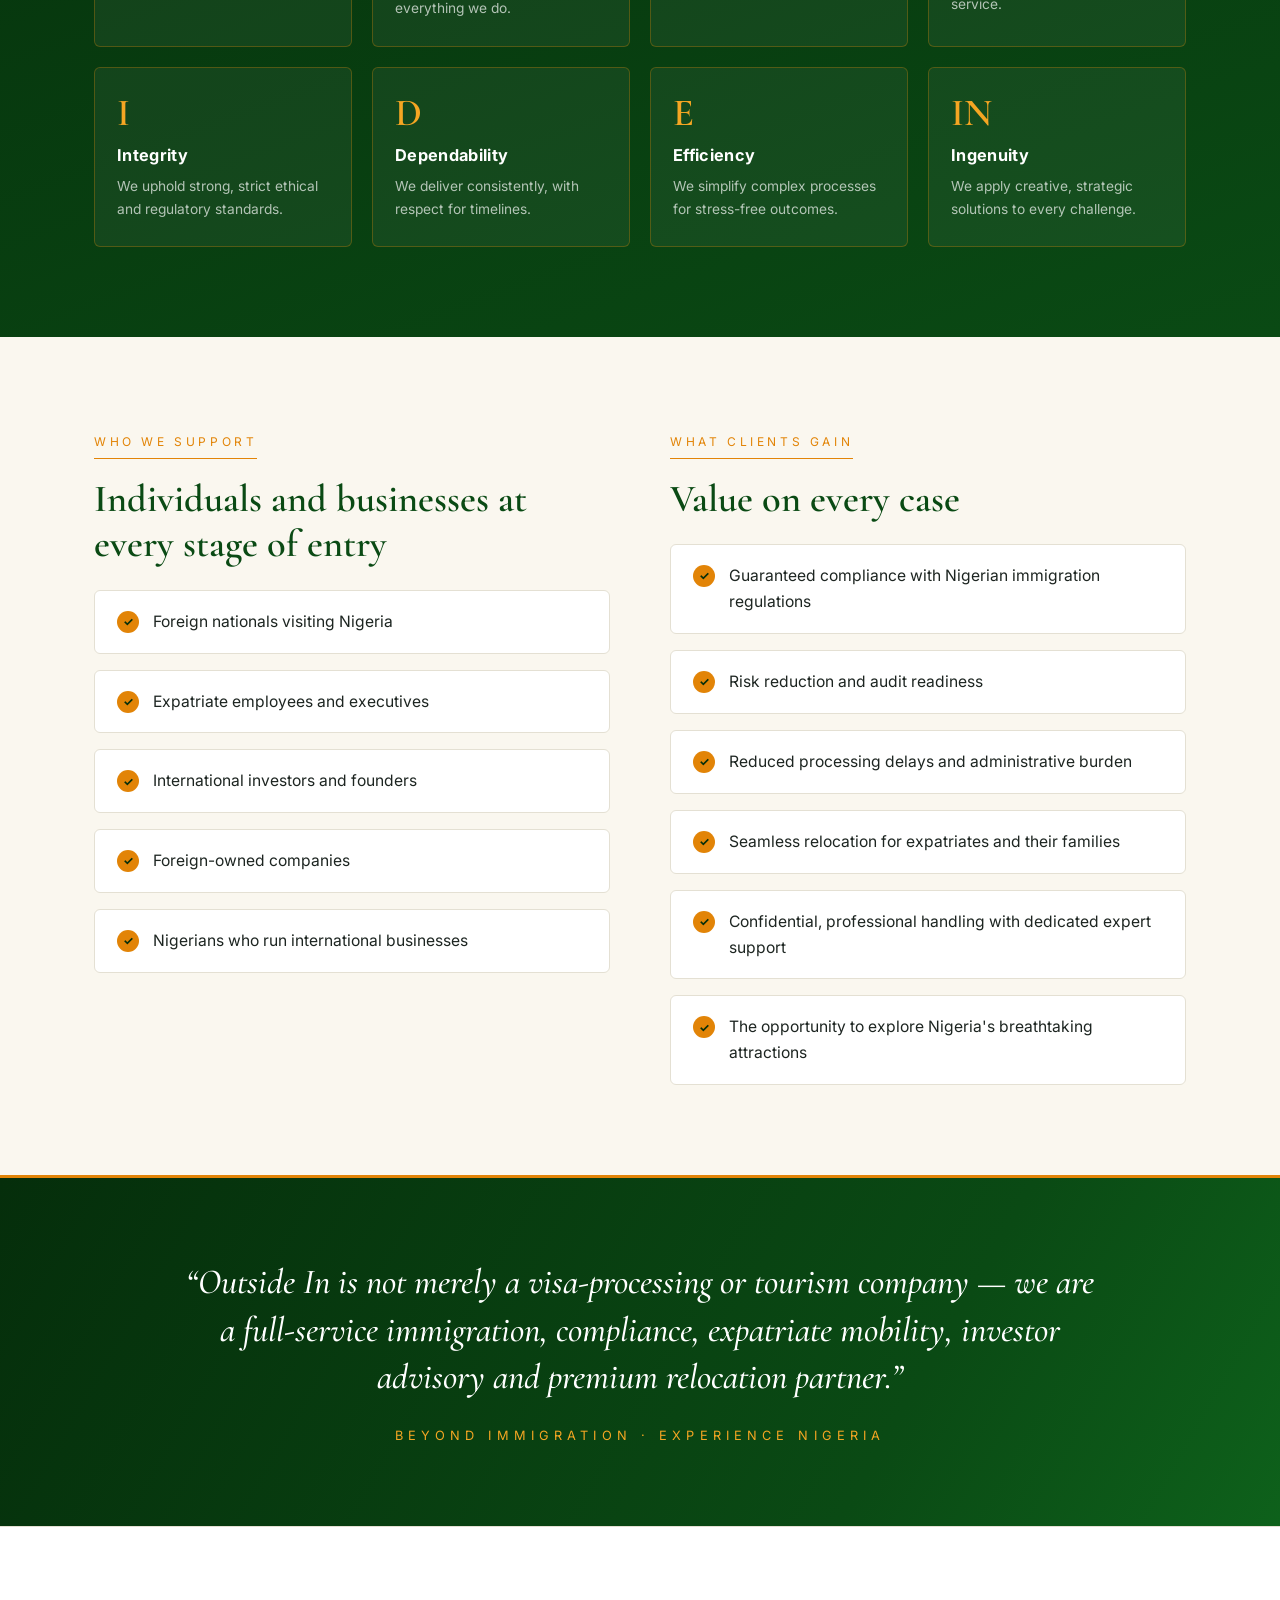
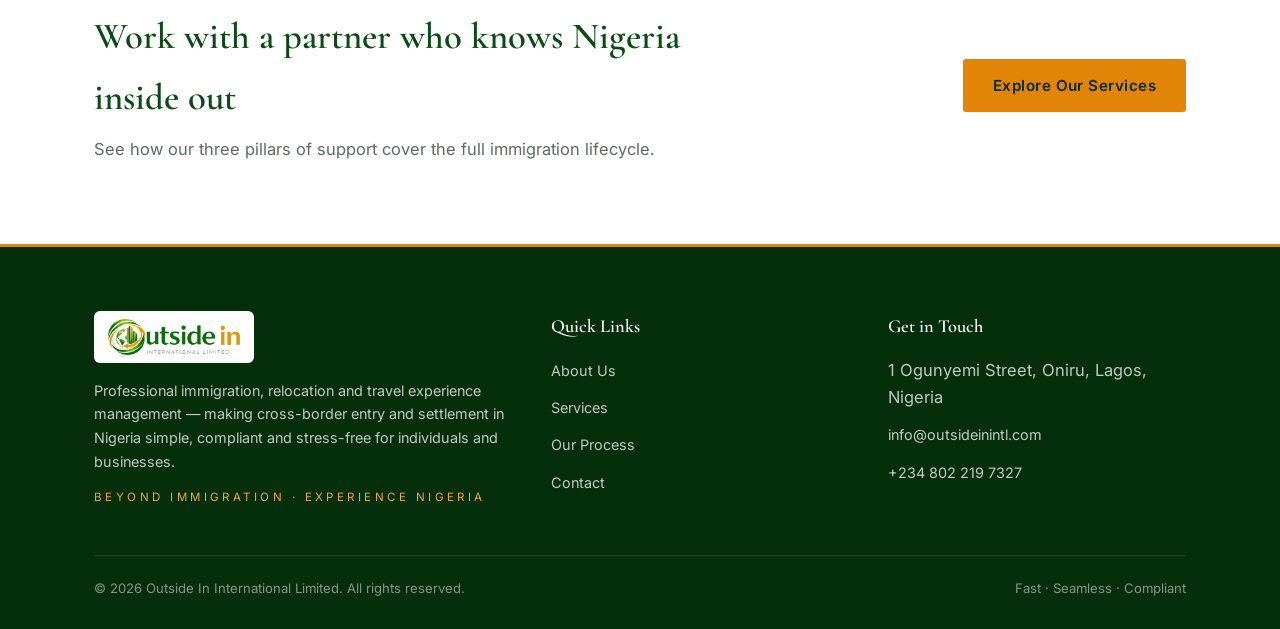
==== commit 6595b26a: "Add files via upload" ====
--- a/about.html
+++ b/about.html
@@ -47,6 +47,7 @@
         <h2 style="font-family:var(--serif);font-weight:600;font-size:clamp(1.9rem,3.4vw,2.6rem);color:var(--green-900);line-height:1.15">More than a visa-processing company</h2>
         <p style="margin-top:16px;color:var(--muted)">We provide end-to-end immigration and relocation solutions that make cross-border entry into Nigeria simple, compliant and stress-free. Outside In acts as a full-service immigration, compliance, expatriate mobility, investor advisory and premium relocation partner.</p>
         <p style="margin-top:14px;color:var(--muted)">We are also passionate about showcasing the very best of Nigeria. Beyond immigration and relocation, we provide secure, well-curated cultural, leisure and business-friendly experiences that help foreign visitors discover the true Nigeria in a safe, comfortable and authentic way.</p>
+        <div class="photo-frame" style="margin-top:24px"><img src="images/about.jpg" alt="Outside In consultants advising international clients" loading="lazy"></div>
       </div>
       <div style="display:grid;gap:22px">
         <div class="card">
@@ -194,5 +195,7 @@
   </div>
 </footer>
 
+<a class="whatsapp-fab" href="https://wa.me/2348022197327" target="_blank" rel="noopener" aria-label="Chat on WhatsApp"><svg viewBox="0 0 32 32"><path d="M16 3C9.4 3 4 8.4 4 15c0 2.1.6 4.2 1.6 6L4 29l8.2-1.5c1.2.6 2.5.9 3.8.9 6.6 0 12-5.4 12-12S22.6 3 16 3zm0 21.8c-1.2 0-2.4-.3-3.5-.9l-.6-.3-4.9.9 1-4.7-.3-.6c-.8-1.5-1.2-3.1-1.2-4.7 0-5.3 4.3-9.5 9.5-9.5s9.5 4.3 9.5 9.5-4.3 9.6-9.5 9.6zm5.2-7.1c-.3-.1-1.7-.8-1.9-.9-.3-.1-.5-.1-.7.1-.2.3-.8.9-.9 1.1-.2.2-.3.2-.6.1-.3-.1-1.2-.4-2.3-1.4-.8-.7-1.4-1.7-1.5-1.9-.2-.3 0-.4.1-.6l.4-.5c.1-.2.2-.3.3-.5.1-.2 0-.4 0-.5s-.7-1.6-.9-2.2c-.2-.6-.5-.5-.7-.5h-.6c-.2 0-.5.1-.8.4-.3.3-1 1-1 2.5s1.1 2.9 1.2 3.1c.1.2 2.1 3.2 5.1 4.5.7.3 1.3.5 1.7.6.7.2 1.4.2 1.9.1.6-.1 1.7-.7 2-1.4.2-.7.2-1.2.2-1.4-.1-.1-.3-.2-.6-.3z"/></svg></a>
+
 </body>
 </html>
--- a/style.css
+++ b/style.css
@@ -92,6 +92,11 @@
   content: ""; position: absolute; inset: 0; pointer-events: none;
   background-image: repeating-linear-gradient(115deg, rgba(255,255,255,0.02) 0 1px, transparent 1px 90px);
 }
+.hero::before {
+  content: ""; position: absolute; left: 0; right: 0; bottom: 0; height: 78%;
+  background: url("data:image/svg+xml,%3Csvg xmlns='http://www.w3.org/2000/svg' viewBox='0 0 1600 400' preserveAspectRatio='xMidYMax slice'%3E%3Cg fill='rgba%28255,255,255,0.055%29'%3E%3Crect x='20' y='150' width='60' height='250'/%3E%3Crect x='95' y='90' width='80' height='310'/%3E%3Crect x='190' y='180' width='55' height='220'/%3E%3Crect x='260' y='120' width='90' height='280'/%3E%3Crect x='365' y='200' width='60' height='200'/%3E%3Crect x='440' y='60' width='75' height='340'/%3E%3Crect x='530' y='170' width='65' height='230'/%3E%3Crect x='610' y='110' width='85' height='290'/%3E%3Crect x='710' y='210' width='55' height='190'/%3E%3C/g%3E%3Cg fill='rgba%28255,255,255,0.035%29'%3E%3Crect x='60' y='230' width='70' height='170'/%3E%3Crect x='215' y='250' width='80' height='150'/%3E%3Crect x='400' y='260' width='70' height='140'/%3E%3Crect x='575' y='240' width='75' height='160'/%3E%3Crect x='680' y='270' width='90' height='130'/%3E%3C/g%3E%3Cg fill='rgba%28255,255,255,0.08%29'%3E%3Crect x='110' y='110' width='6' height='6'/%3E%3Crect x='125' y='110' width='6' height='6'/%3E%3Crect x='140' y='110' width='6' height='6'/%3E%3Crect x='110' y='130' width='6' height='6'/%3E%3Crect x='125' y='130' width='6' height='6'/%3E%3Crect x='140' y='130' width='6' height='6'/%3E%3Crect x='455' y='85' width='6' height='6'/%3E%3Crect x='470' y='85' width='6' height='6'/%3E%3Crect x='485' y='85' width='6' height='6'/%3E%3Crect x='455' y='105' width='6' height='6'/%3E%3Crect x='470' y='105' width='6' height='6'/%3E%3Crect x='485' y='105' width='6' height='6'/%3E%3Crect x='625' y='135' width='6' height='6'/%3E%3Crect x='640' y='135' width='6' height='6'/%3E%3Crect x='655' y='135' width='6' height='6'/%3E%3C/g%3E%3Cg stroke='rgba%28255,255,255,0.07%29' stroke-width='3' stroke-linecap='round' fill='none'%3E%3Cpath d='M840 330 q40 -10 80 0 t80 0 t80 0 t80 0 t80 0 t80 0 t80 0 t80 0 t80 0'/%3E%3Cpath d='M880 360 q40 -8 80 0 t80 0 t80 0 t80 0 t80 0 t80 0 t80 0 t80 0'/%3E%3Cpath d='M860 390 q40 -6 80 0 t80 0 t80 0 t80 0 t80 0 t80 0 t80 0 t80 0 t60 0'/%3E%3C/g%3E%3Ccircle cx='1300' cy='120' r='55' fill='rgba%28245,166,35,0.10%29'/%3E%3C/svg%3E") bottom center / cover no-repeat;
+  pointer-events: none;
+}
 .hero .container { position: relative; z-index: 1; }
 .eyebrow {
   display: inline-block; font-size: 0.75rem; text-transform: uppercase;
@@ -165,7 +170,7 @@
 }
 .card:hover { transform: translateY(-4px); box-shadow: 0 14px 34px rgba(10,74,20,0.10); }
 .card::before {
-  content: ""; position: absolute; top: 0; left: 30px; right: 30px; height: 3px;
+  content: ""; position: absolute; top: 0; left: 30px; right: 30px; height: 3px; z-index: 2;
   background: linear-gradient(90deg, var(--gold), transparent); border-radius: 0 0 3px 3px;
 }
 .card .pillar-letter {
@@ -393,3 +398,88 @@
   .timeline li::before { width: 48px; height: 48px; }
   .timeline::before { left: 23px; }
 }
+
+/* ---------- Adopted upgrades ---------- */
+.chip {
+  display: inline-block; font-size: 0.72rem; font-weight: 600;
+  text-transform: uppercase; letter-spacing: 0.08em;
+  background: rgba(226,132,7,0.12); color: #9a5a05;
+  border: 1px solid rgba(226,132,7,0.35); border-radius: 30px;
+  padding: 3px 12px; margin: 6px 0 10px;
+}
+.step-cols {
+  display: grid; grid-template-columns: 1fr 1fr; gap: 18px; margin-top: 14px;
+}
+.step-cols h4 {
+  font-size: 0.78rem; text-transform: uppercase; letter-spacing: 0.08em;
+  color: var(--green-800); margin-bottom: 6px;
+}
+.mini-list { list-style: none; display: grid; gap: 5px; }
+.mini-list li {
+  font-size: 0.88rem; color: var(--muted); padding-left: 16px; position: relative;
+}
+.mini-list li::before {
+  content: "\2713"; position: absolute; left: 0; color: var(--gold); font-weight: 700;
+}
+
+.industries { display: grid; grid-template-columns: repeat(4, 1fr); gap: 16px; }
+.industry {
+  background: var(--white); border: 1px solid var(--line); border-radius: 6px;
+  padding: 20px 18px; text-align: center; font-weight: 600; font-size: 0.95rem;
+  color: var(--green-900); border-bottom: 3px solid var(--gold);
+}
+
+.faq { max-width: 800px; margin: 0 auto; display: grid; gap: 12px; }
+.faq details {
+  background: var(--white); border: 1px solid var(--line); border-radius: 6px;
+  padding: 0 22px;
+}
+.faq summary {
+  cursor: pointer; font-family: var(--serif); font-weight: 600; font-size: 1.15rem;
+  color: var(--green-900); padding: 18px 0; list-style: none; position: relative;
+}
+.faq summary::-webkit-details-marker { display: none; }
+.faq summary::after {
+  content: "+"; position: absolute; right: 0; color: var(--gold);
+  font-family: var(--sans); font-size: 1.3rem;
+}
+.faq details[open] summary::after { content: "\2212"; }
+.faq details p { color: var(--muted); font-size: 0.95rem; padding-bottom: 18px; }
+
+.hours-row {
+  display: flex; justify-content: space-between; gap: 12px;
+  padding: 10px 0; border-bottom: 1px solid var(--line); font-size: 0.95rem;
+}
+.hours-row:last-child { border-bottom: none; }
+.hours-row span:first-child { color: var(--muted); }
+.hours-row span:last-child { font-weight: 600; color: var(--green-900); }
+
+.map-embed {
+  width: 100%; height: 380px; border: 0; border-radius: 6px;
+  border: 1px solid var(--line); display: block;
+}
+
+.whatsapp-fab {
+  position: fixed; right: 22px; bottom: 22px; z-index: 200;
+  width: 56px; height: 56px; border-radius: 50%;
+  background: #25d366; color: #fff;
+  display: flex; align-items: center; justify-content: center;
+  box-shadow: 0 6px 18px rgba(0,0,0,0.25);
+  transition: transform .15s;
+}
+.whatsapp-fab:hover { transform: scale(1.08); }
+.whatsapp-fab svg { width: 30px; height: 30px; fill: currentColor; }
+
+.btn-wa { background: #25d366; color: #fff; }
+.btn-wa:hover { background: #1fb658; }
+
+.photo-frame { border-radius: 8px; overflow: hidden; border: 1px solid var(--line); }
+.photo-frame img { width: 100%; display: block; }
+.card > .card-photo { margin: -37px -30px 20px; border-radius: 6px 6px 0 0; overflow: hidden; }
+.card > .card-photo img { width: 100%; height: 180px; object-fit: cover; display: block; }
+
+@media (max-width: 960px) { .industries { grid-template-columns: repeat(2, 1fr); } }
+@media (max-width: 720px) {
+  .step-cols { grid-template-columns: 1fr; }
+  .industries { grid-template-columns: repeat(2, 1fr); }
+}
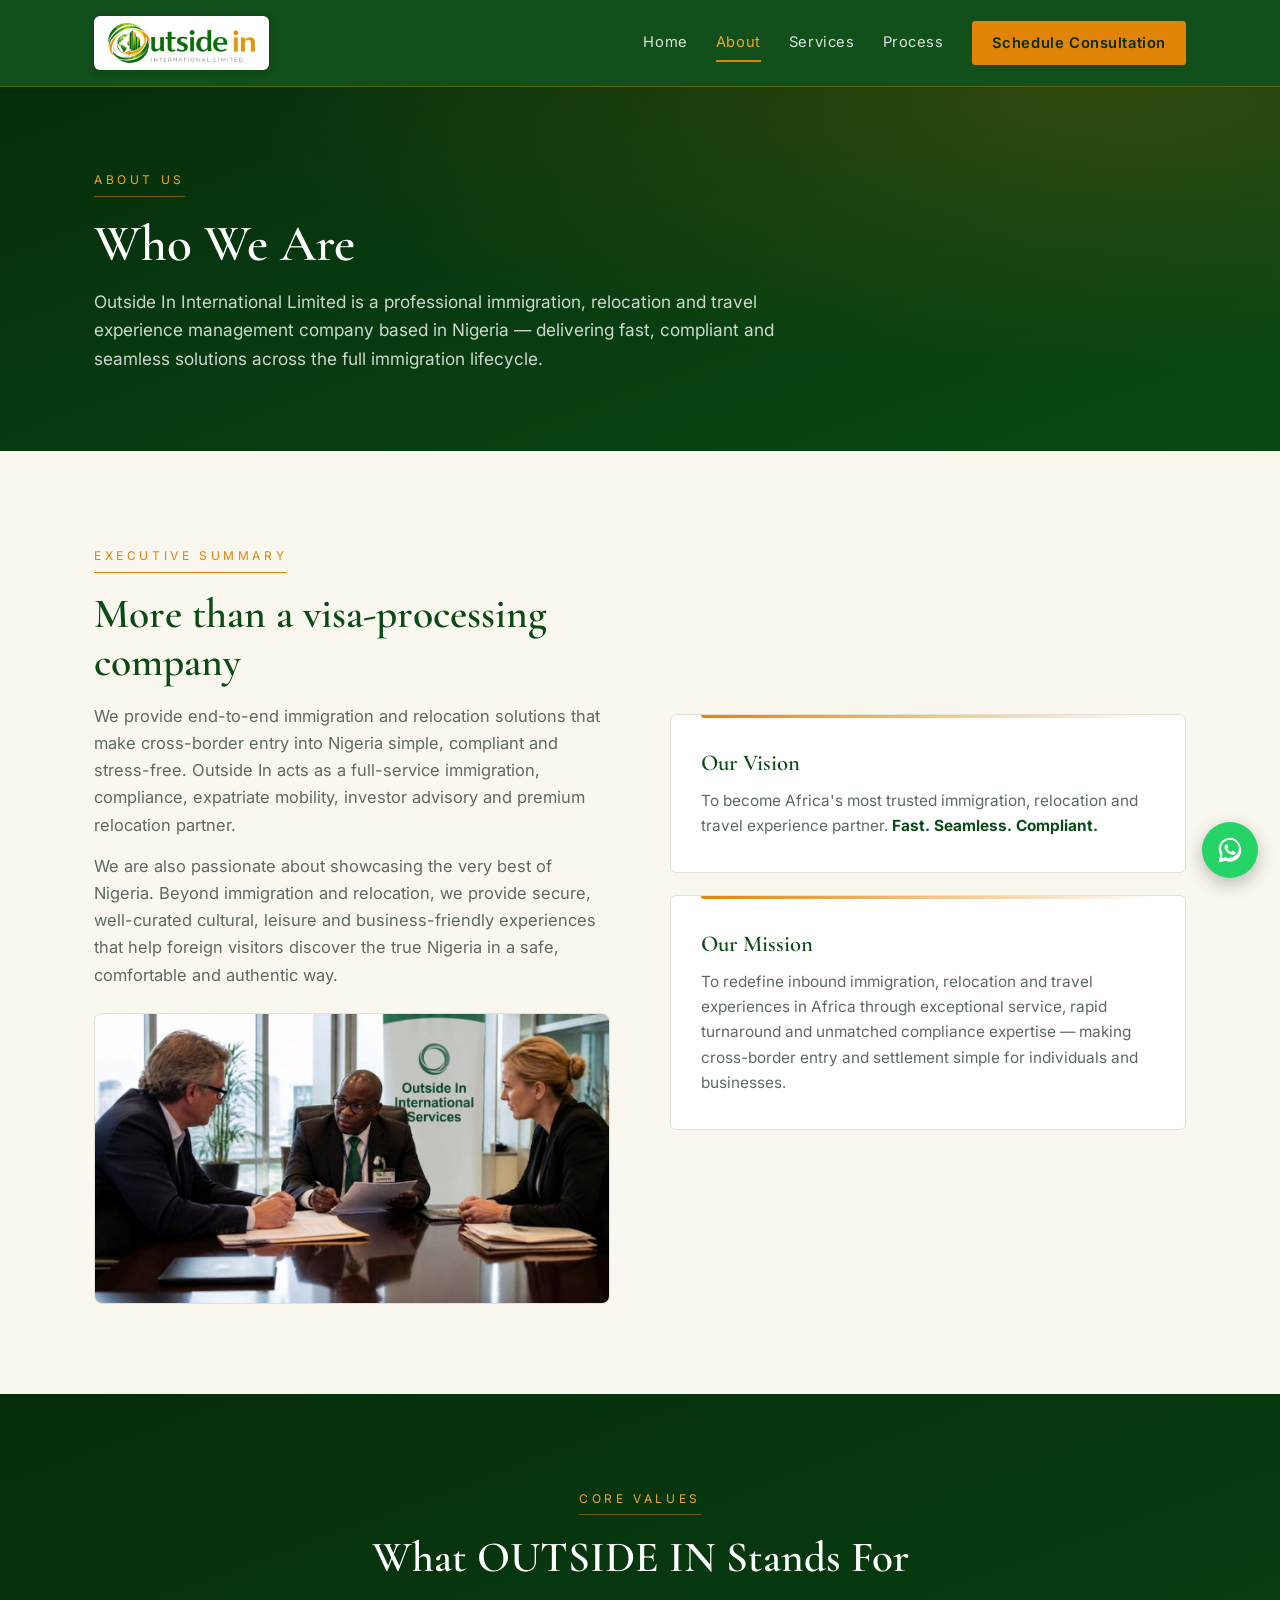
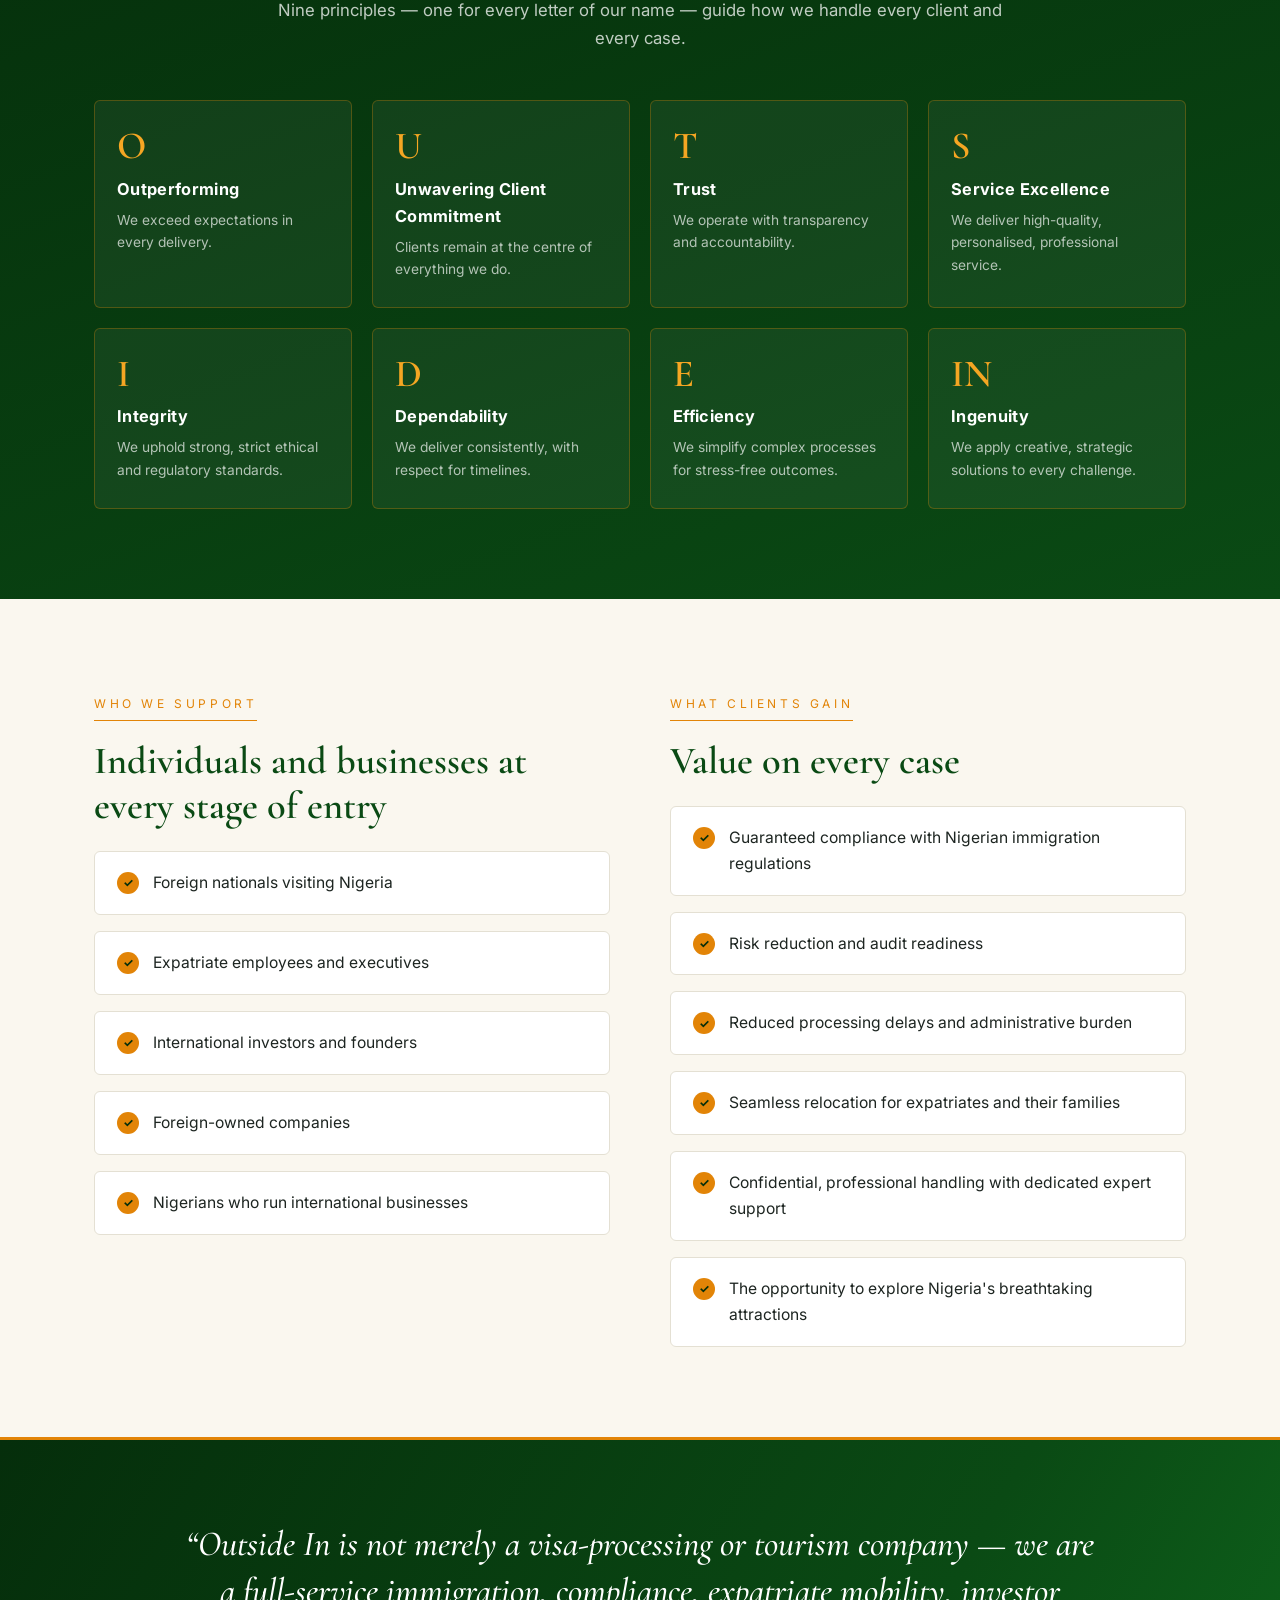
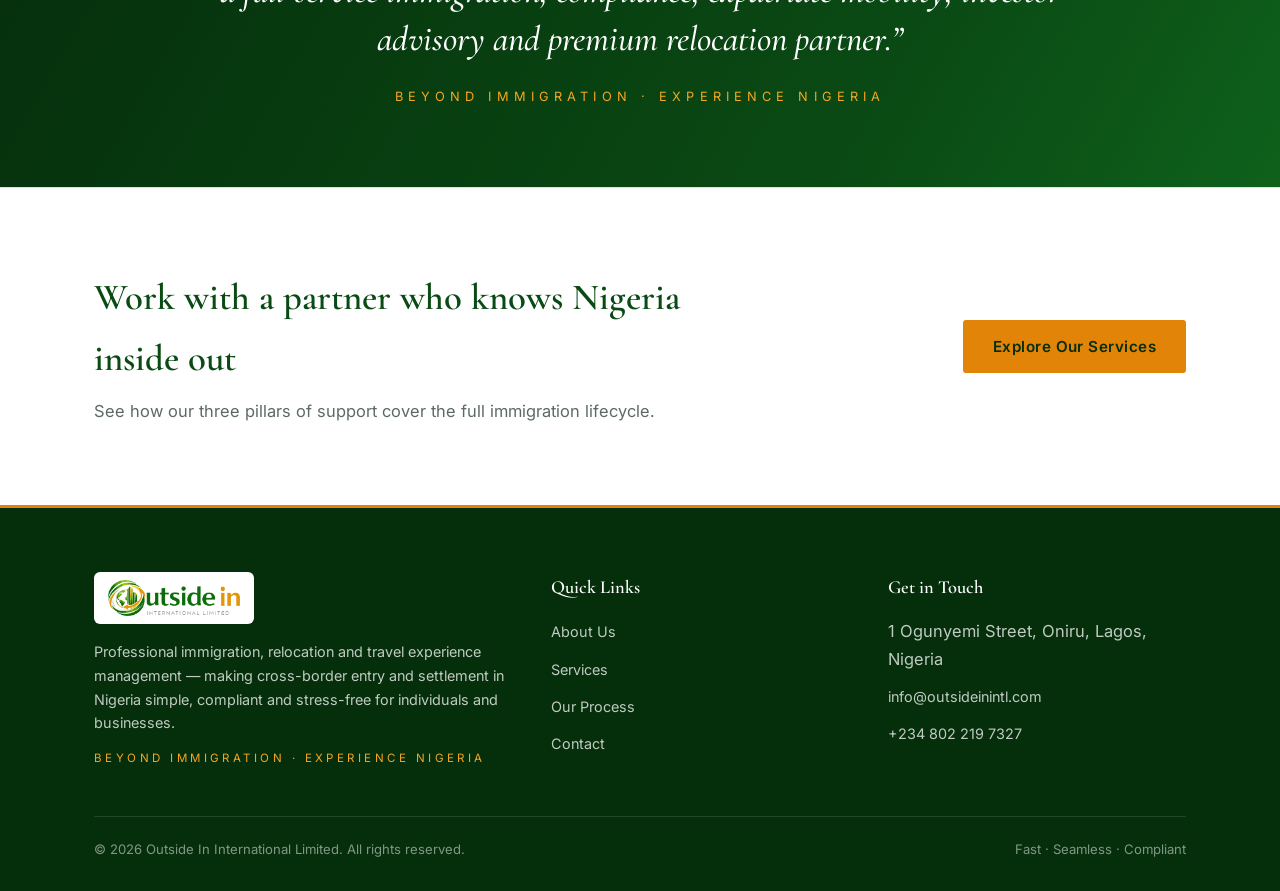
==== commit 1fe4864f: "Adetee 2" ====
--- a/about.html
+++ b/about.html
@@ -4,7 +4,7 @@
 <meta charset="UTF-8">
 <meta name="viewport" content="width=device-width, initial-scale=1">
 <title>About Us — Outside In International Limited</title>
-<meta name="description" content="Who we are: Outside In International Limited is a Lagos-based immigration, relocation and travel experience partner. Our vision, mission and the OUTSIDE IN values that guide every case.">
+<meta name="description" content="Who we are: Outside In International Limited is a professional immigration, relocation and travel experience partner. Our vision, mission and the OUTSIDE IN values that guide every case.">
 <link rel="preconnect" href="https://fonts.googleapis.com">
 <link rel="preconnect" href="https://fonts.gstatic.com" crossorigin>
 <link href="https://fonts.googleapis.com/css2?family=Cormorant+Garamond:ital,wght@0,500;0,600;1,500&family=Inter:wght@300;400;600&display=swap" rel="stylesheet">
--- a/style.css
+++ b/style.css
@@ -238,11 +238,11 @@
   content: ""; position: absolute; left: 27px; top: 10px; bottom: 10px;
   width: 2px; background: linear-gradient(var(--gold), var(--green-800));
 }
-.timeline li {
+.timeline > li {
   position: relative; padding: 0 0 38px 84px; counter-increment: step;
 }
-.timeline li:last-child { padding-bottom: 0; }
-.timeline li::before {
+.timeline > li:last-child { padding-bottom: 0; }
+.timeline > li::before {
   content: counter(step, decimal-leading-zero);
   position: absolute; left: 0; top: -4px;
   width: 56px; height: 56px; border-radius: 50%;
@@ -361,6 +361,7 @@
 .page-hero p { margin-top: 14px; max-width: 42em; color: rgba(255,255,255,0.8); font-size: 1.08rem; }
 
 .pillar-band {
+  scroll-margin-top: 104px;
   display: flex; align-items: baseline; gap: 18px; margin: 70px 0 34px;
   border-bottom: 2px solid var(--gold); padding-bottom: 14px;
 }
@@ -394,8 +395,8 @@
   .grid-2, .grid-3, .grid-4, .values-grid { grid-template-columns: 1fr; }
   .section { padding: 64px 0; }
   .hero { padding: 80px 0 90px; }
-  .timeline li { padding-left: 72px; }
-  .timeline li::before { width: 48px; height: 48px; }
+  .timeline > li { padding-left: 72px; }
+  .timeline > li::before { width: 48px; height: 48px; }
   .timeline::before { left: 23px; }
 }
 
@@ -483,3 +484,44 @@
   .step-cols { grid-template-columns: 1fr; }
   .industries { grid-template-columns: repeat(2, 1fr); }
 }
+
+/* ---------- Stats band ---------- */
+.stats-band { background: var(--white); border-bottom: 1px solid var(--line); padding: 44px 0; }
+.stats-grid { display: grid; grid-template-columns: repeat(4, 1fr); gap: 20px; text-align: center; }
+.stat b {
+  display: block; font-family: var(--serif); font-weight: 600;
+  font-size: clamp(2rem, 4vw, 2.8rem); color: var(--green-900); line-height: 1.1;
+}
+.stat span {
+  display: block; margin-top: 4px; font-size: 0.78rem; text-transform: uppercase;
+  letter-spacing: 0.12em; color: var(--muted);
+}
+.stat { border-right: 1px solid var(--line); }
+.stat:last-child { border-right: none; }
+
+/* ---------- Testimonials ---------- */
+.tgrid { display: grid; grid-template-columns: repeat(3, 1fr); gap: 26px; }
+.tcard {
+  background: var(--white); border: 1px solid var(--line); border-radius: 6px;
+  padding: 30px 28px; display: flex; flex-direction: column; gap: 18px;
+}
+.tcard .tmark { font-family: var(--serif); font-size: 2.6rem; color: var(--gold); line-height: 0.5; margin-top: 10px; }
+.tcard p { color: var(--ink); font-size: 0.97rem; flex: 1; }
+.tby { display: flex; align-items: center; gap: 12px; }
+.tby .tavatar {
+  flex: none; width: 44px; height: 44px; border-radius: 50%;
+  background: var(--green-900); color: var(--gold-light);
+  display: flex; align-items: center; justify-content: center;
+  font-weight: 700; font-size: 0.85rem;
+}
+.tby strong { display: block; color: var(--green-900); font-size: 0.95rem; }
+.tby span { display: block; color: var(--muted); font-size: 0.85rem; }
+
+@media (max-width: 960px) {
+  .stats-grid { grid-template-columns: repeat(2, 1fr); }
+  .stat:nth-child(2) { border-right: none; }
+  .tgrid { grid-template-columns: 1fr; }
+}
+@media (max-width: 720px) {
+  .stats-grid { grid-template-columns: repeat(2, 1fr); gap: 28px 12px; }
+}
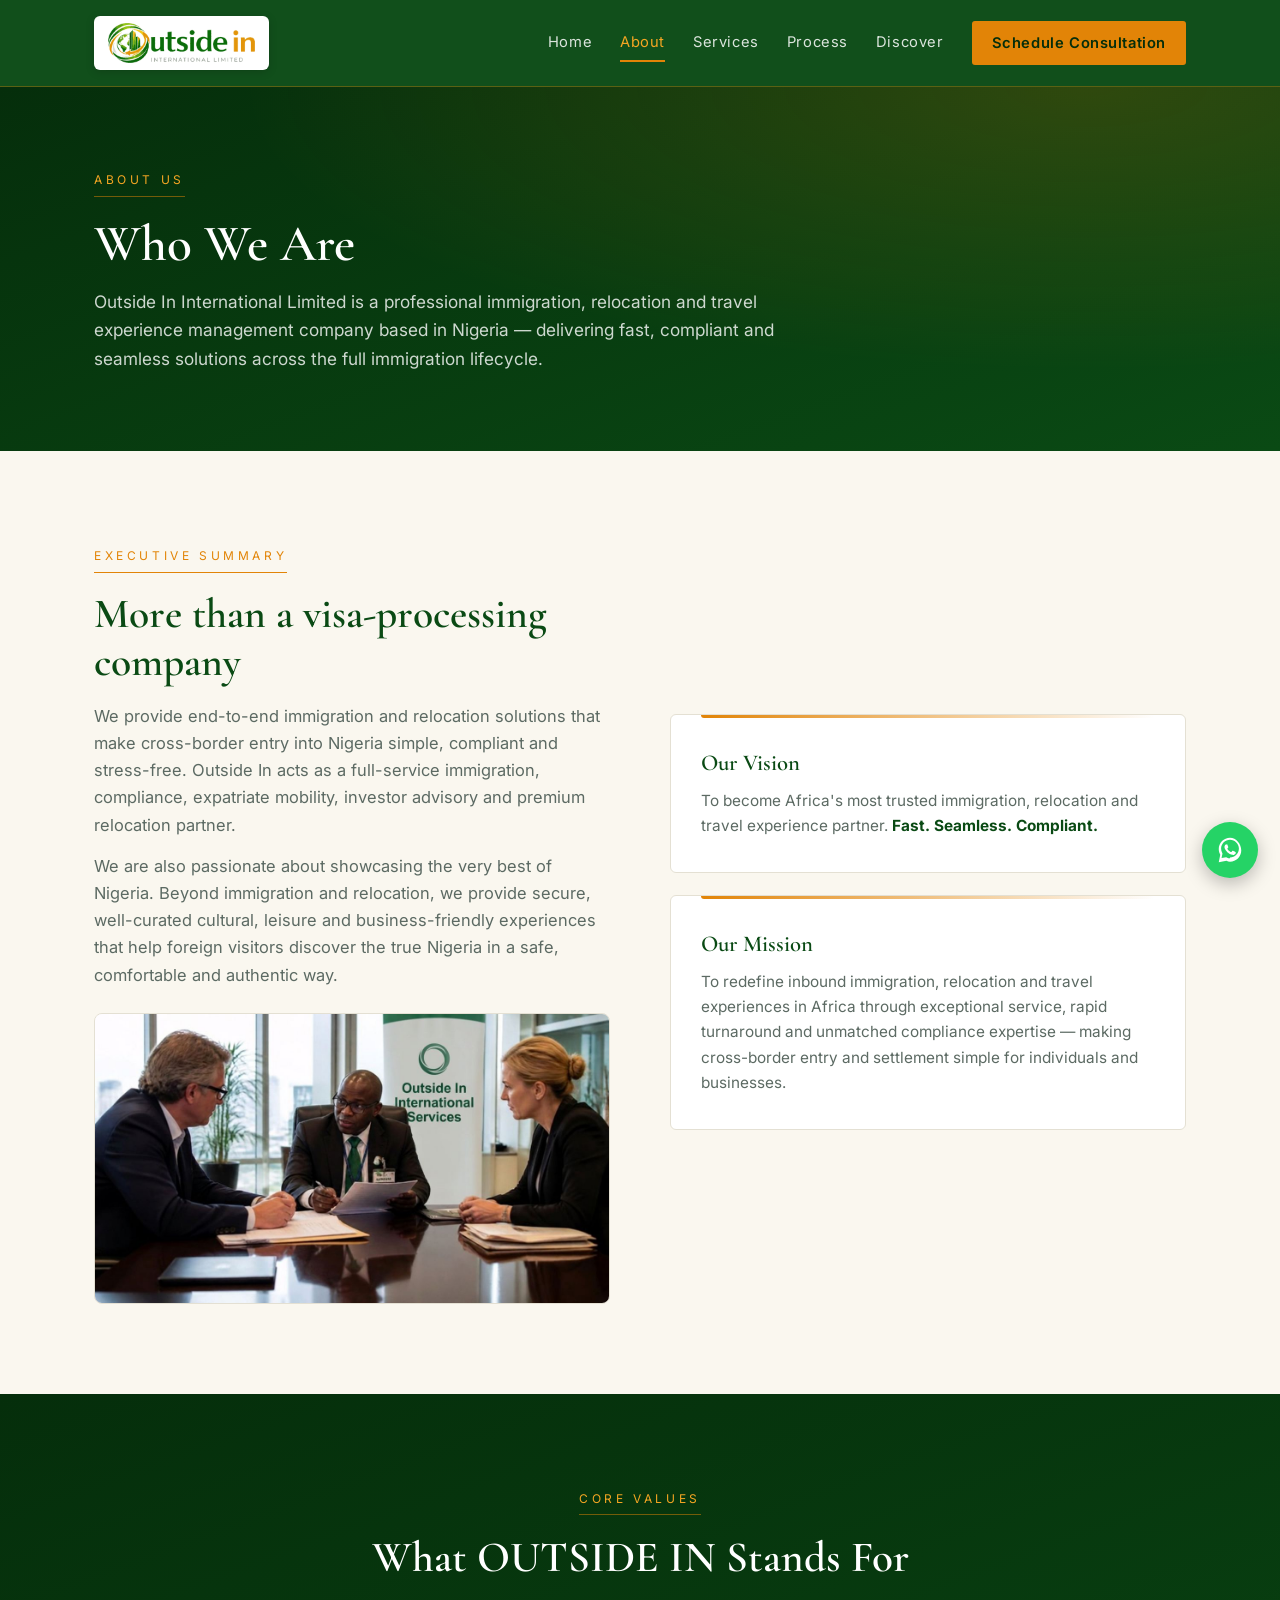
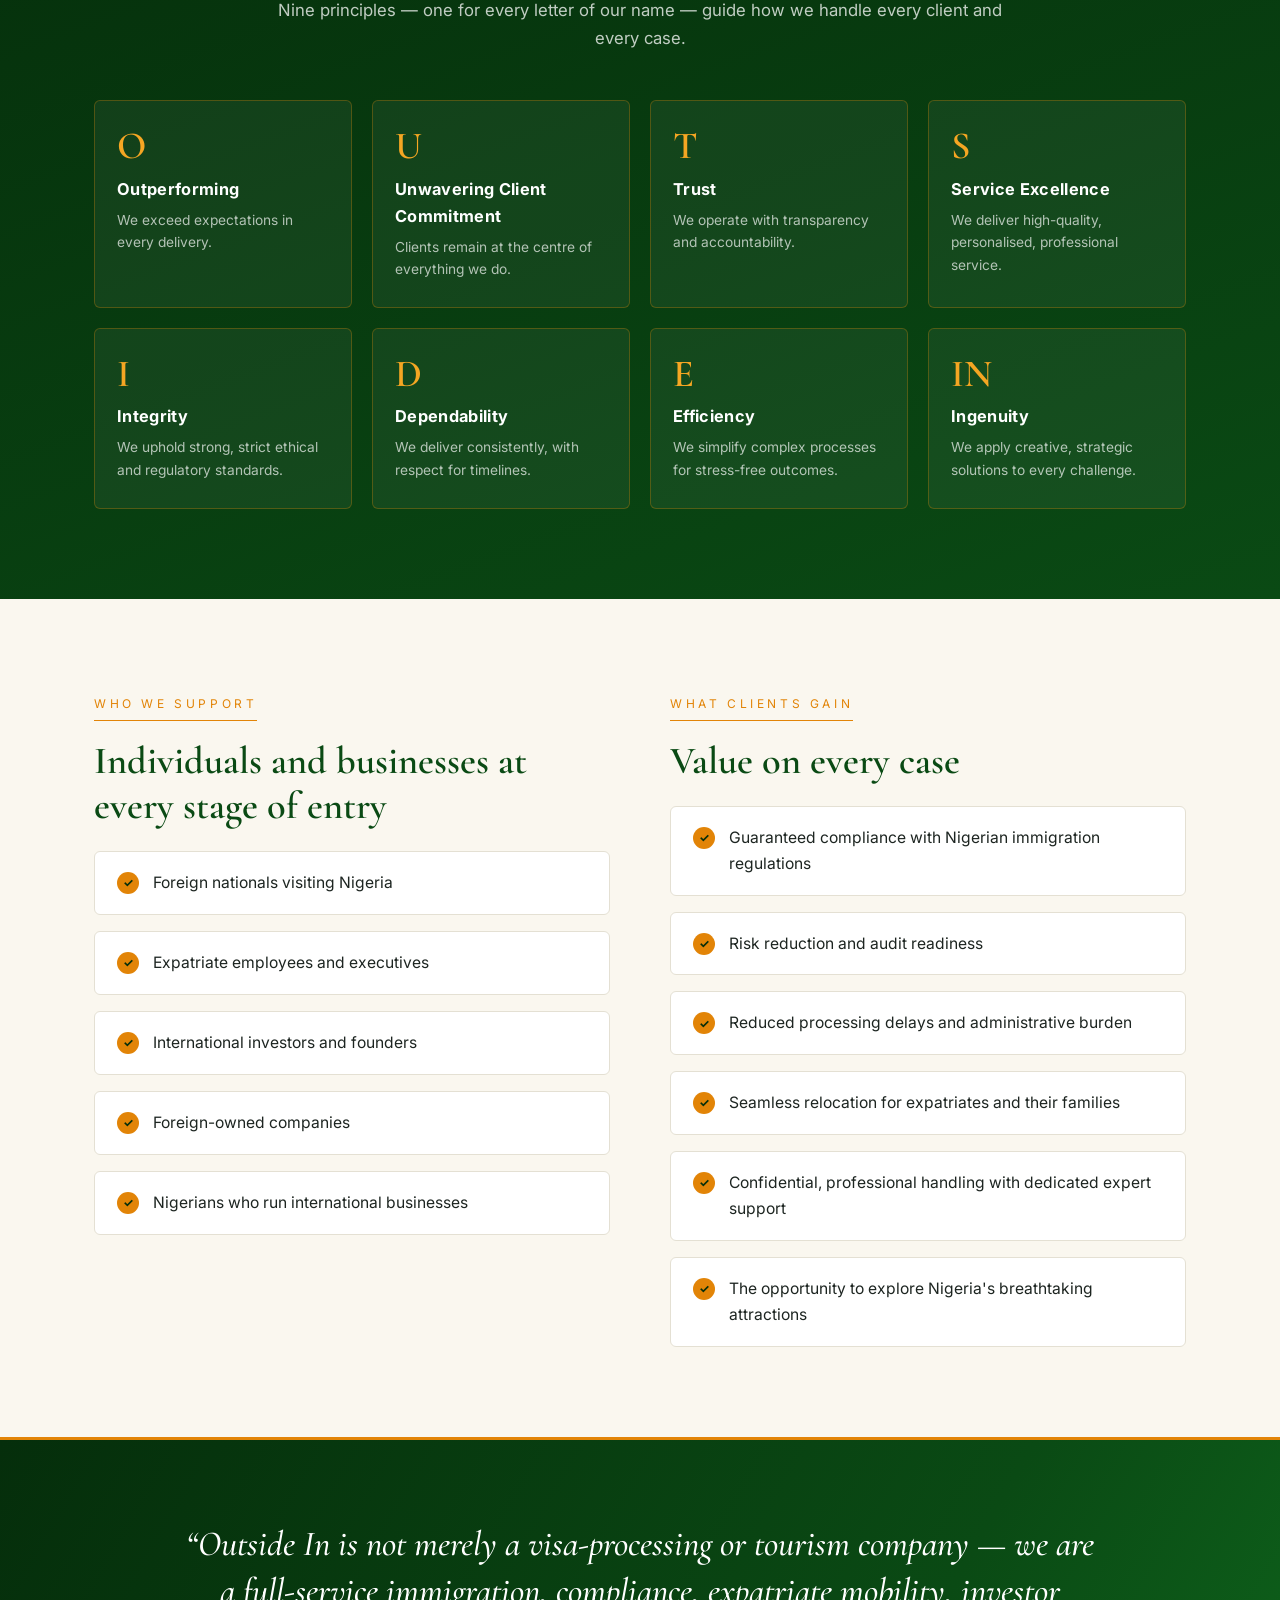
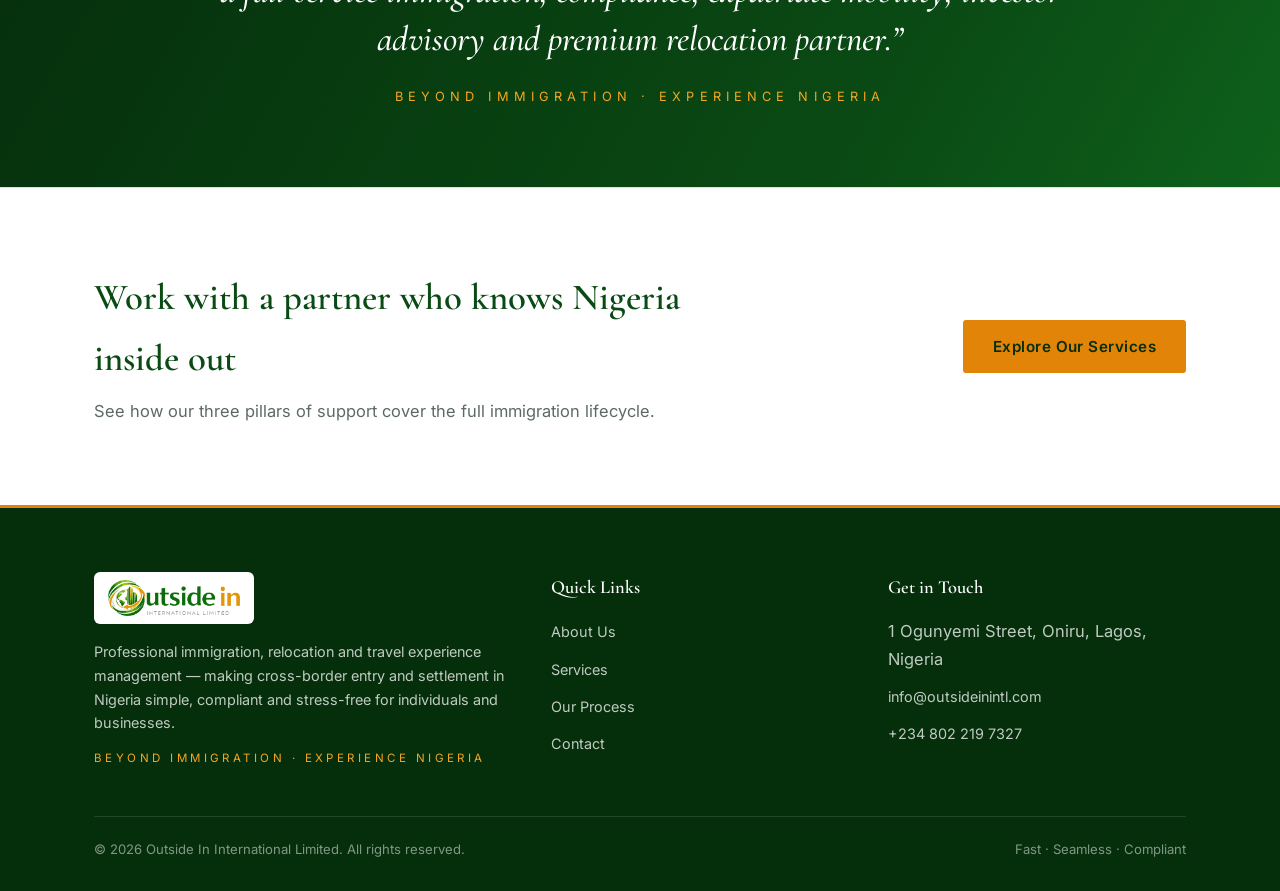
==== commit baf9f4cb: "Discover Nigeria Tab" ====
--- a/about.html
+++ b/about.html
@@ -26,6 +26,7 @@
       <a href="about.html" class="active">About</a>
       <a href="services.html">Services</a>
       <a href="process.html">Process</a>
+      <a href="discover.html">Discover</a>
       <a href="contact.html" class="nav-cta">Schedule Consultation</a>
     </nav>
   </div>
--- a/style.css
+++ b/style.css
@@ -525,3 +525,28 @@
 @media (max-width: 720px) {
   .stats-grid { grid-template-columns: repeat(2, 1fr); gap: 28px 12px; }
 }
+
+/* ---------- Discover Nigeria gallery ---------- */
+.gallery-grid { display: grid; grid-template-columns: repeat(5, 1fr); gap: 14px; }
+.gtile {
+  position: relative; display: block; border-radius: 6px; overflow: hidden;
+  aspect-ratio: 4 / 3; text-decoration: none;
+  border: 1px solid rgba(226,132,7,0.25);
+}
+.gtile img {
+  width: 100%; height: 100%; object-fit: cover; display: block;
+  transition: transform .3s;
+}
+.gtile:hover img { transform: scale(1.06); }
+.gtile .glabel {
+  position: absolute; left: 0; right: 0; bottom: 0; padding: 26px 12px 10px;
+  background: linear-gradient(transparent, rgba(5,46,11,0.88));
+}
+.gtile .glabel strong { display: block; color: #fff; font-size: 0.82rem; line-height: 1.25; }
+.gtile .glabel em { display: block; color: var(--gold-light); font-style: normal; font-size: 0.7rem; text-transform: uppercase; letter-spacing: 0.08em; margin-top: 2px; }
+.gallery-credit { margin-top: 18px; font-size: 0.72rem; color: rgba(255,255,255,0.45); text-align: center; }
+@media (max-width: 960px) { .gallery-grid { grid-template-columns: repeat(3, 1fr); } }
+@media (max-width: 720px) { .gallery-grid { grid-template-columns: repeat(2, 1fr); } }
+
+.gallery-grid.teaser { grid-template-columns: repeat(4, 1fr); }
+@media (max-width: 720px) { .gallery-grid.teaser { grid-template-columns: repeat(2, 1fr); } }
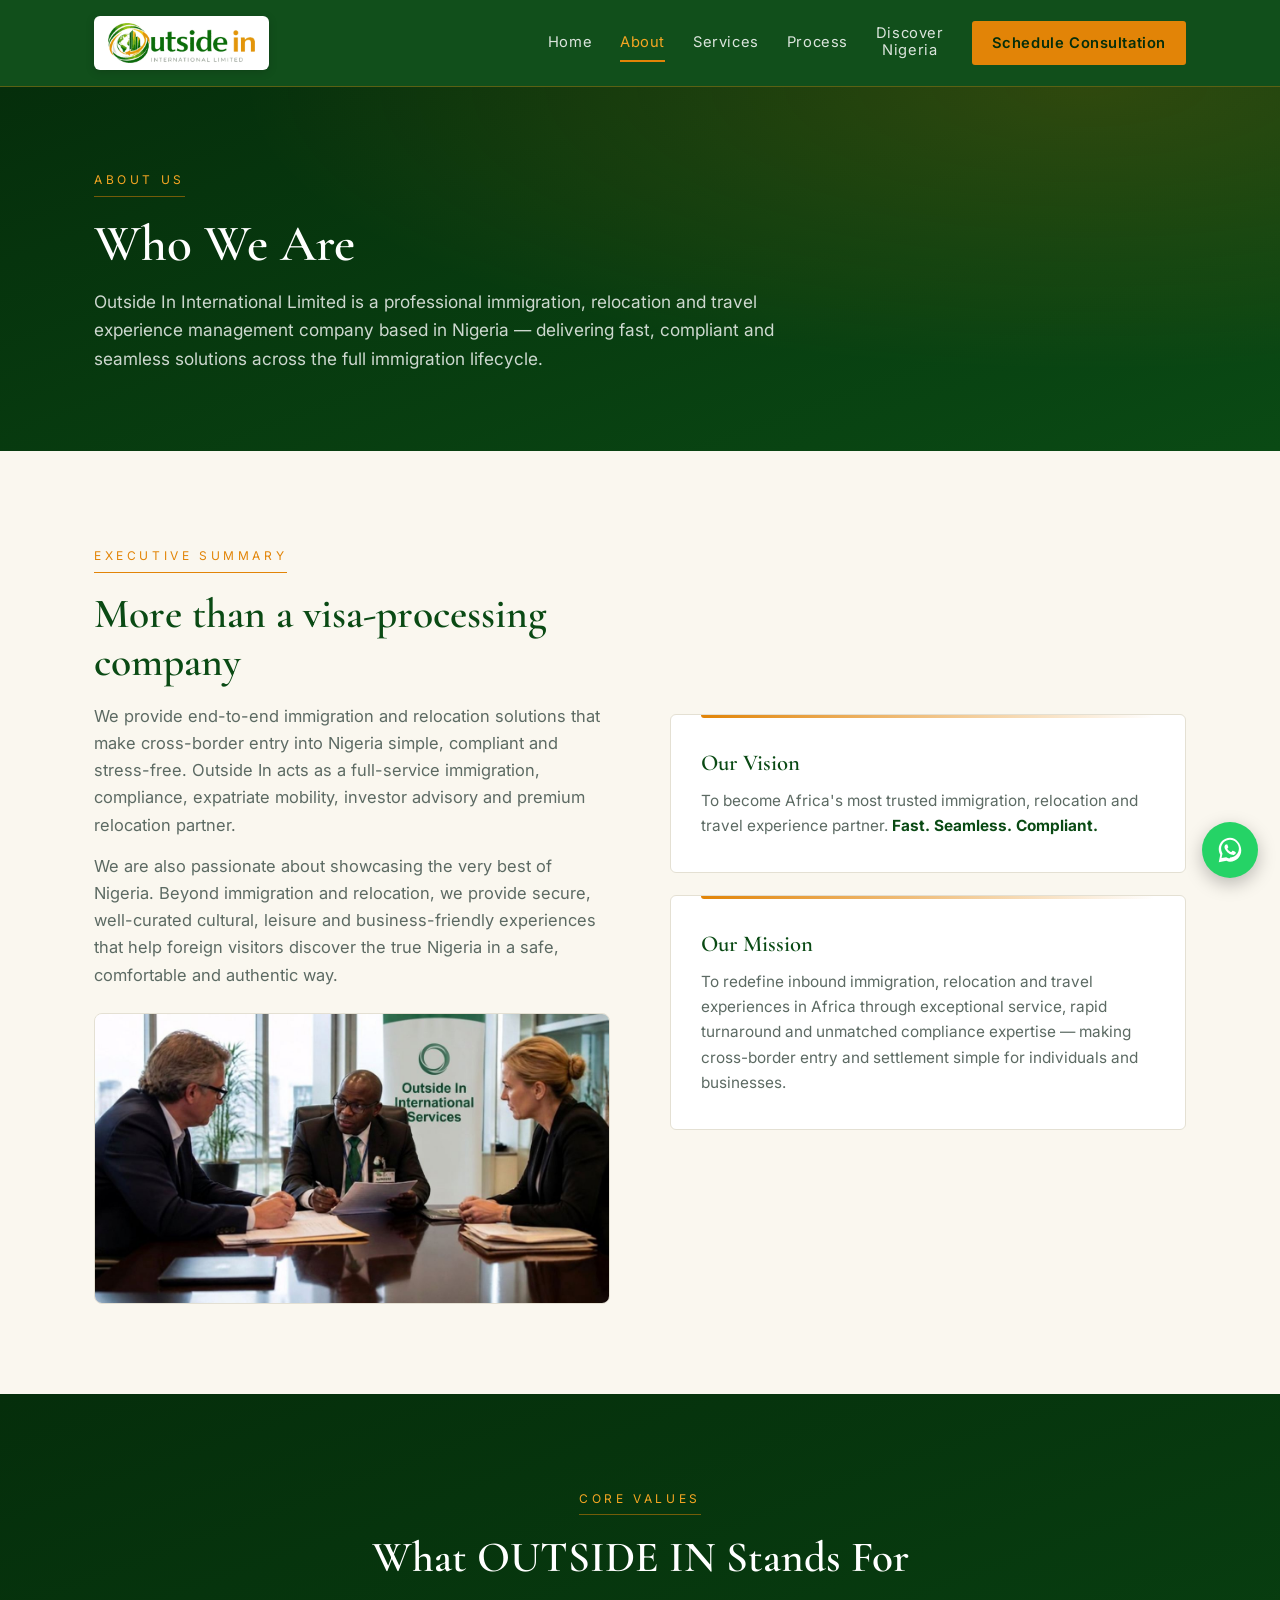
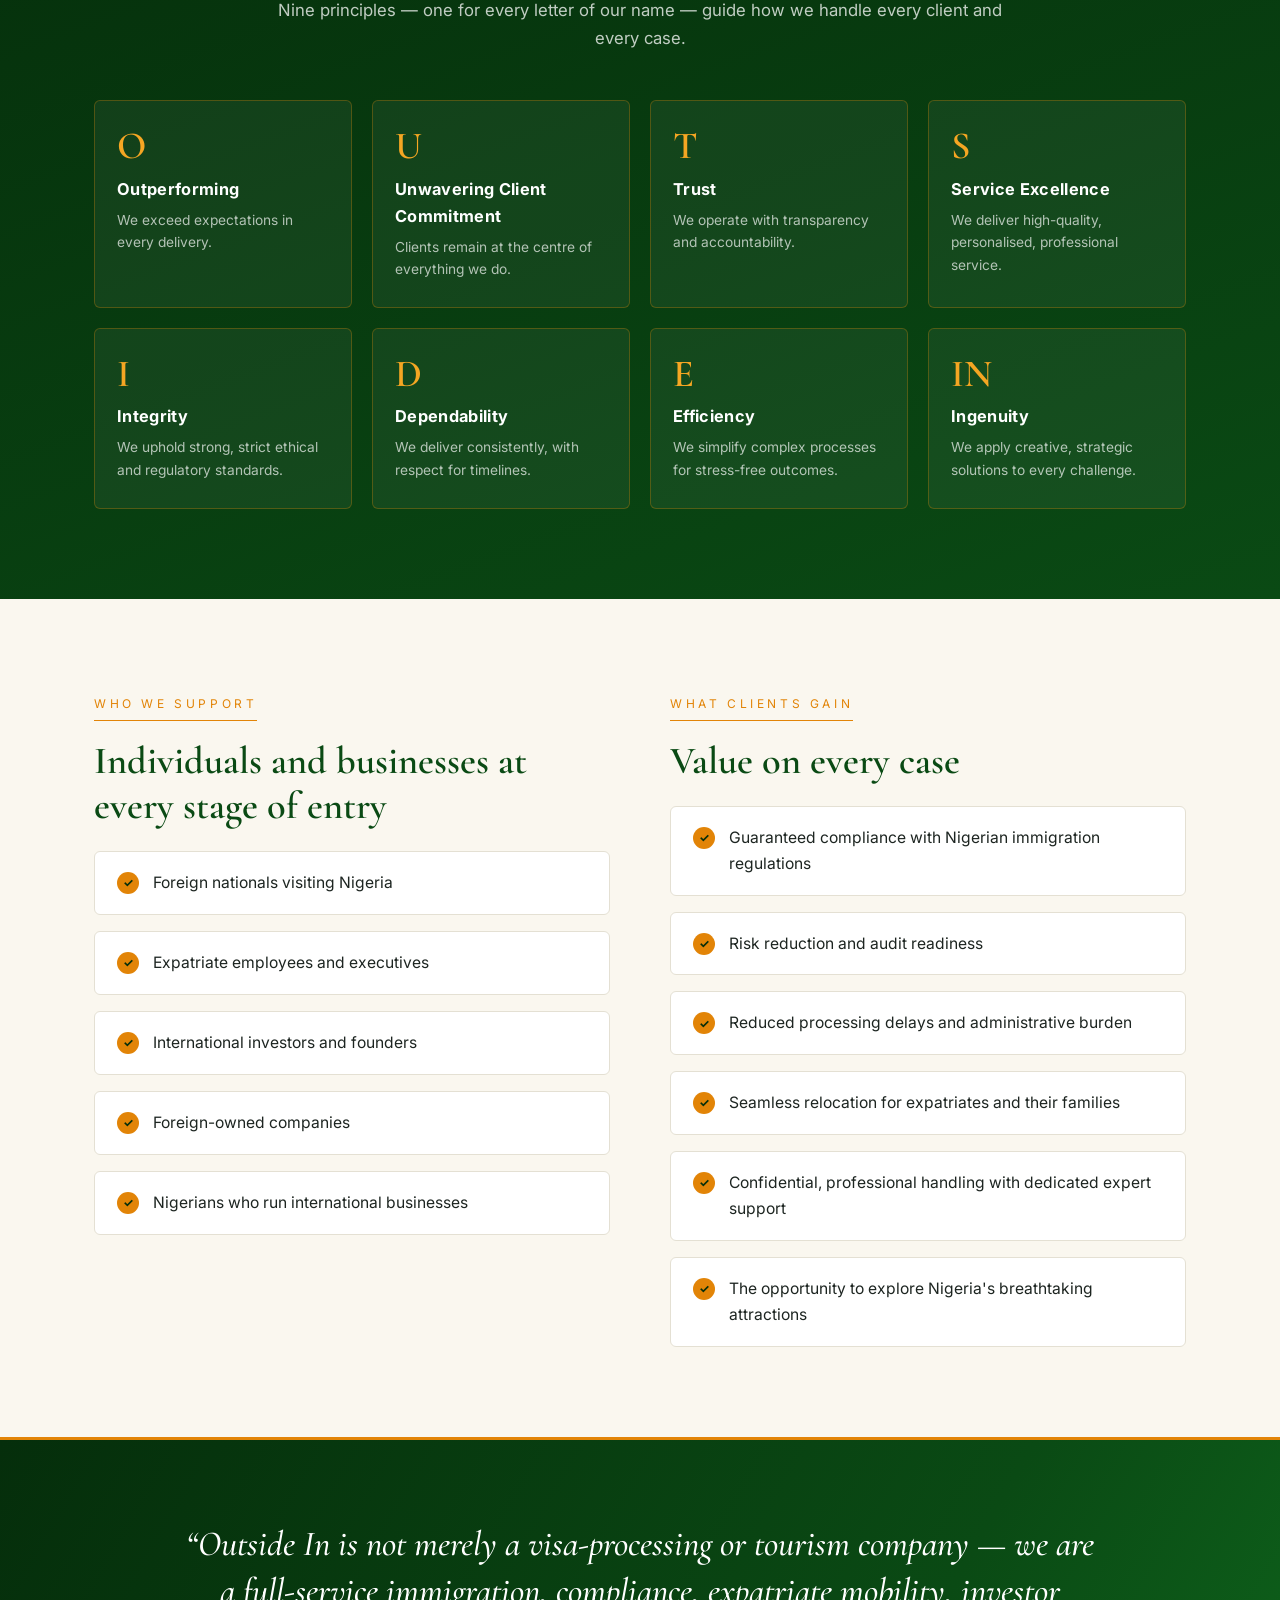
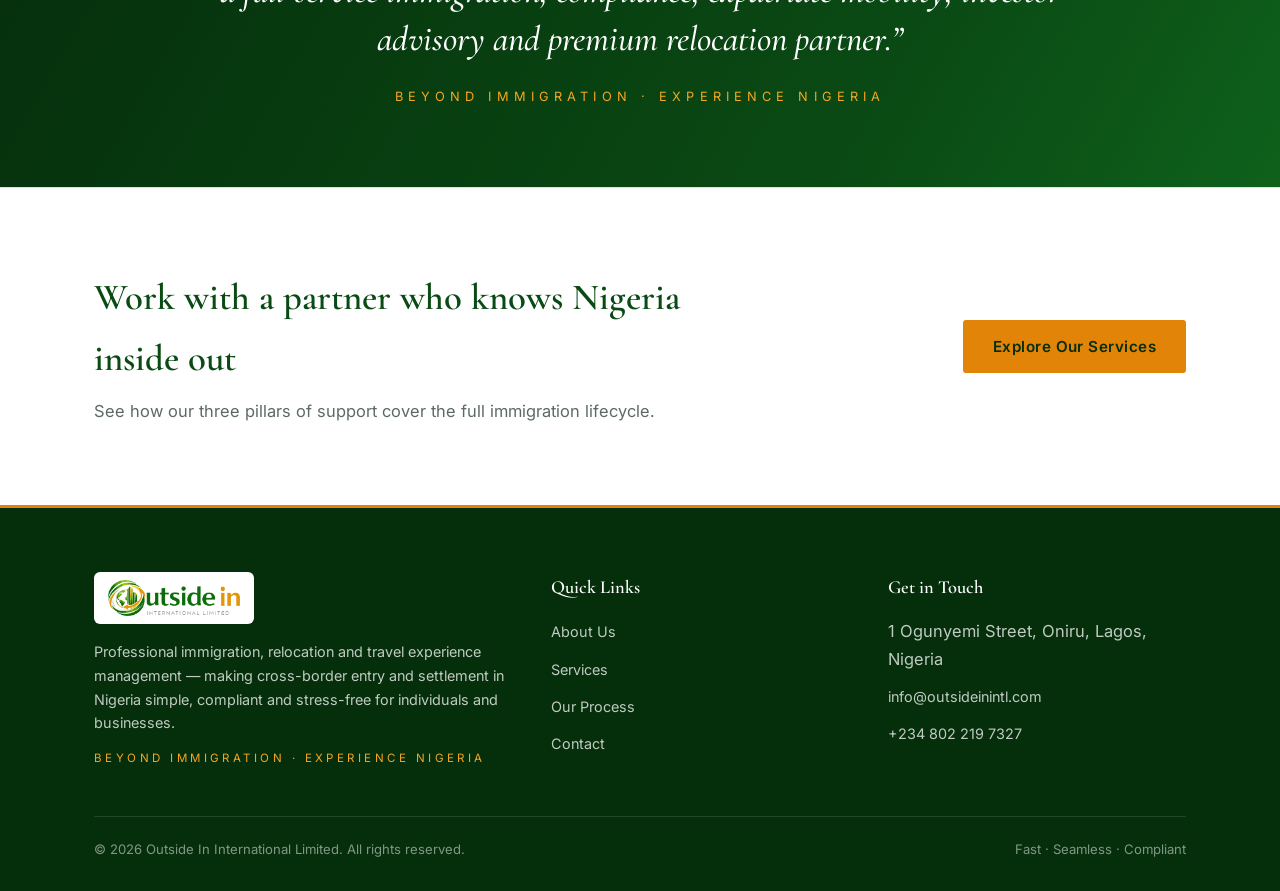
==== commit 2bccbf7e: "Updates" ====
--- a/about.html
+++ b/about.html
@@ -26,7 +26,7 @@
       <a href="about.html" class="active">About</a>
       <a href="services.html">Services</a>
       <a href="process.html">Process</a>
-      <a href="discover.html">Discover</a>
+      <a href="discover.html" class="nav-2line">Discover<span>Nigeria</span></a>
       <a href="contact.html" class="nav-cta">Schedule Consultation</a>
     </nav>
   </div>
--- a/style.css
+++ b/style.css
@@ -550,3 +550,11 @@
 
 .gallery-grid.teaser { grid-template-columns: repeat(4, 1fr); }
 @media (max-width: 720px) { .gallery-grid.teaser { grid-template-columns: repeat(2, 1fr); } }
+
+/* two-line nav label */
+.nav .nav-2line { line-height: 1.15; text-align: center; padding-top: 2px; padding-bottom: 2px; }
+.nav .nav-2line span { display: block; }
+@media (max-width: 720px) {
+  .nav .nav-2line { text-align: left; }
+  .nav .nav-2line span { display: inline; margin-left: 4px; }
+}
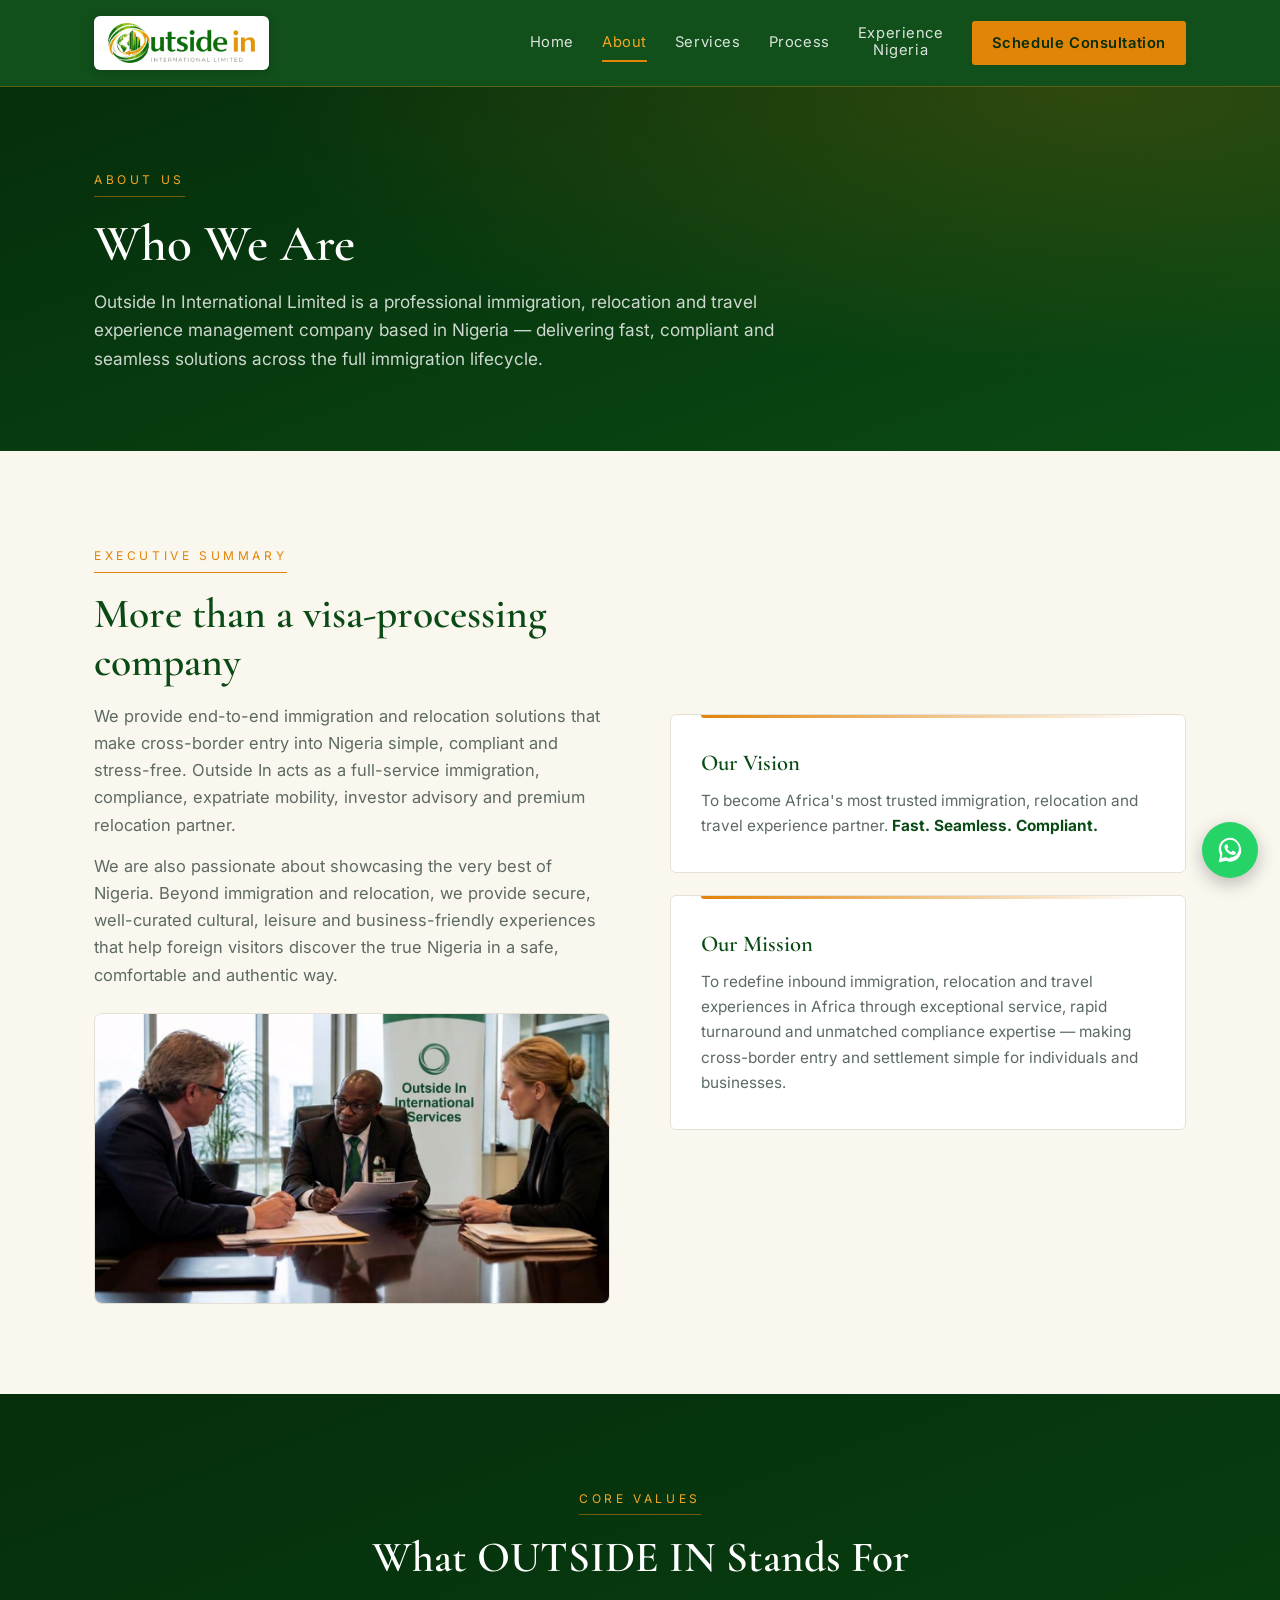
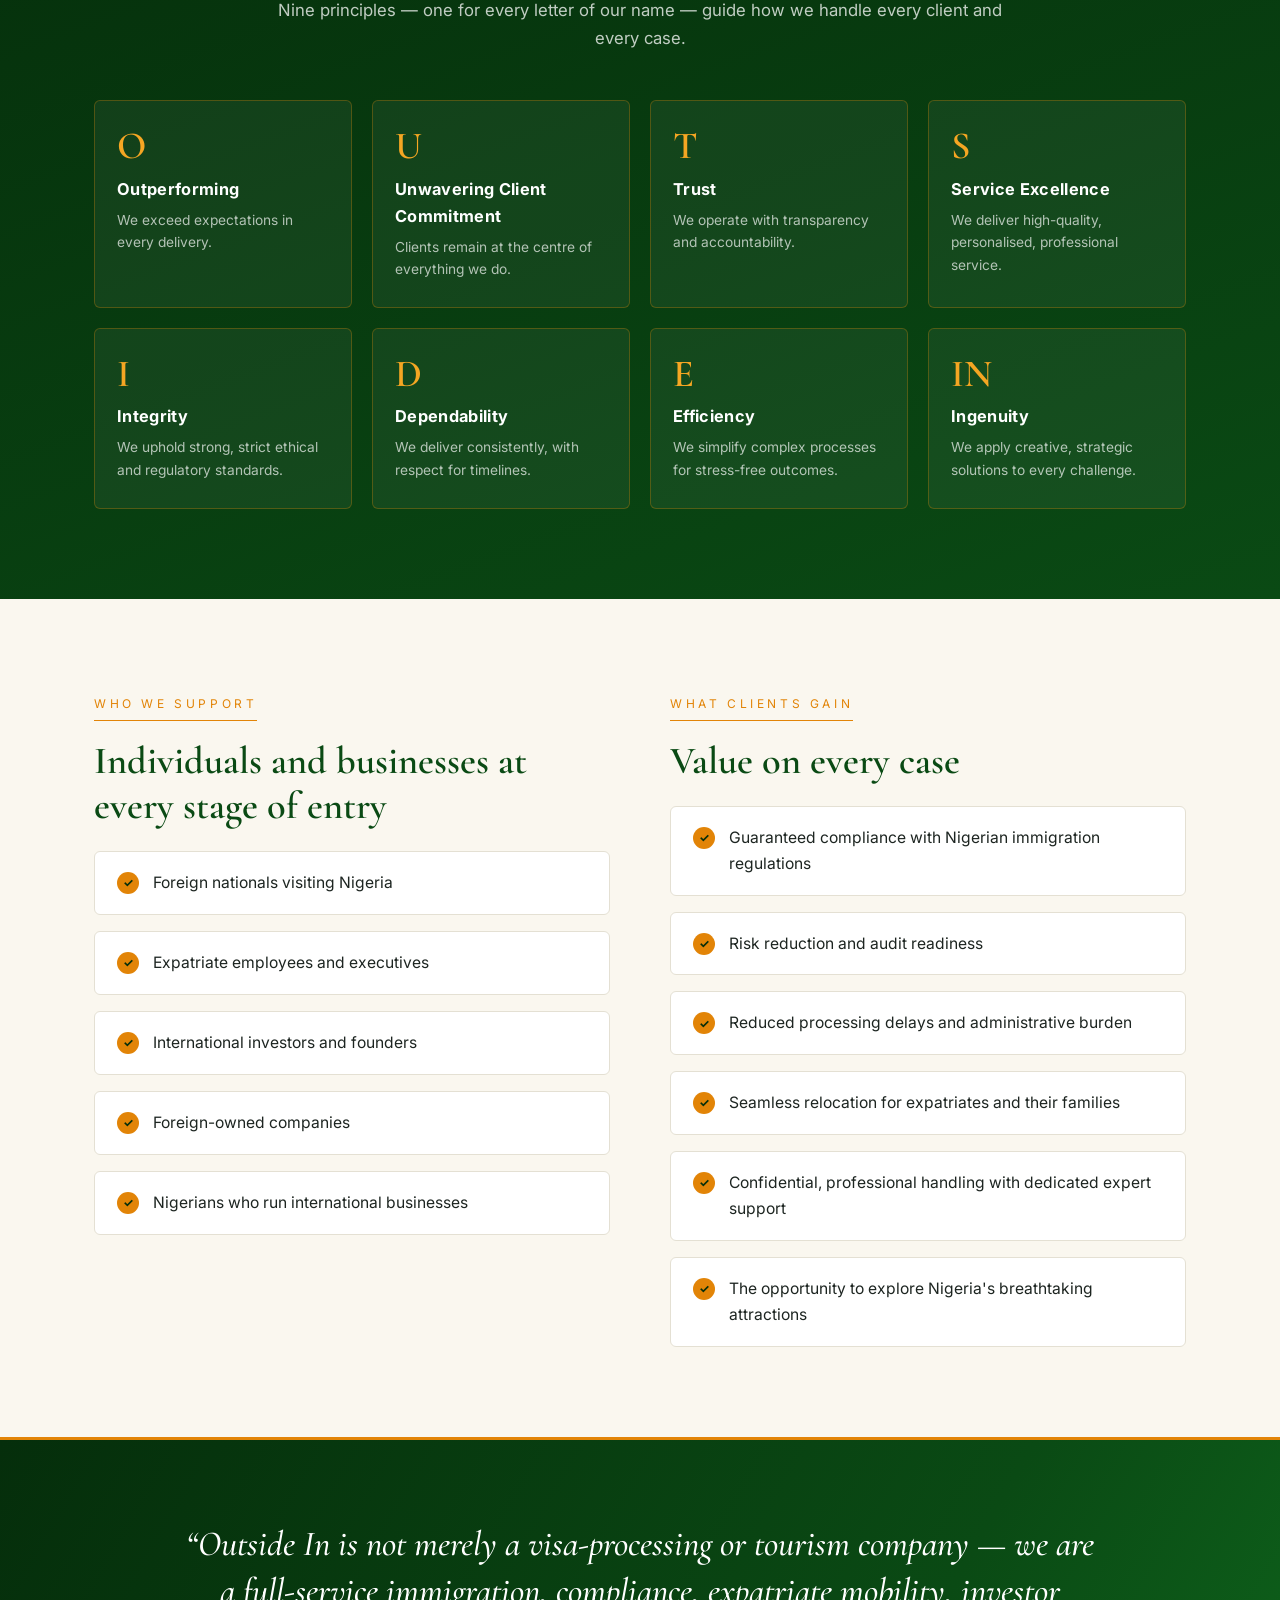
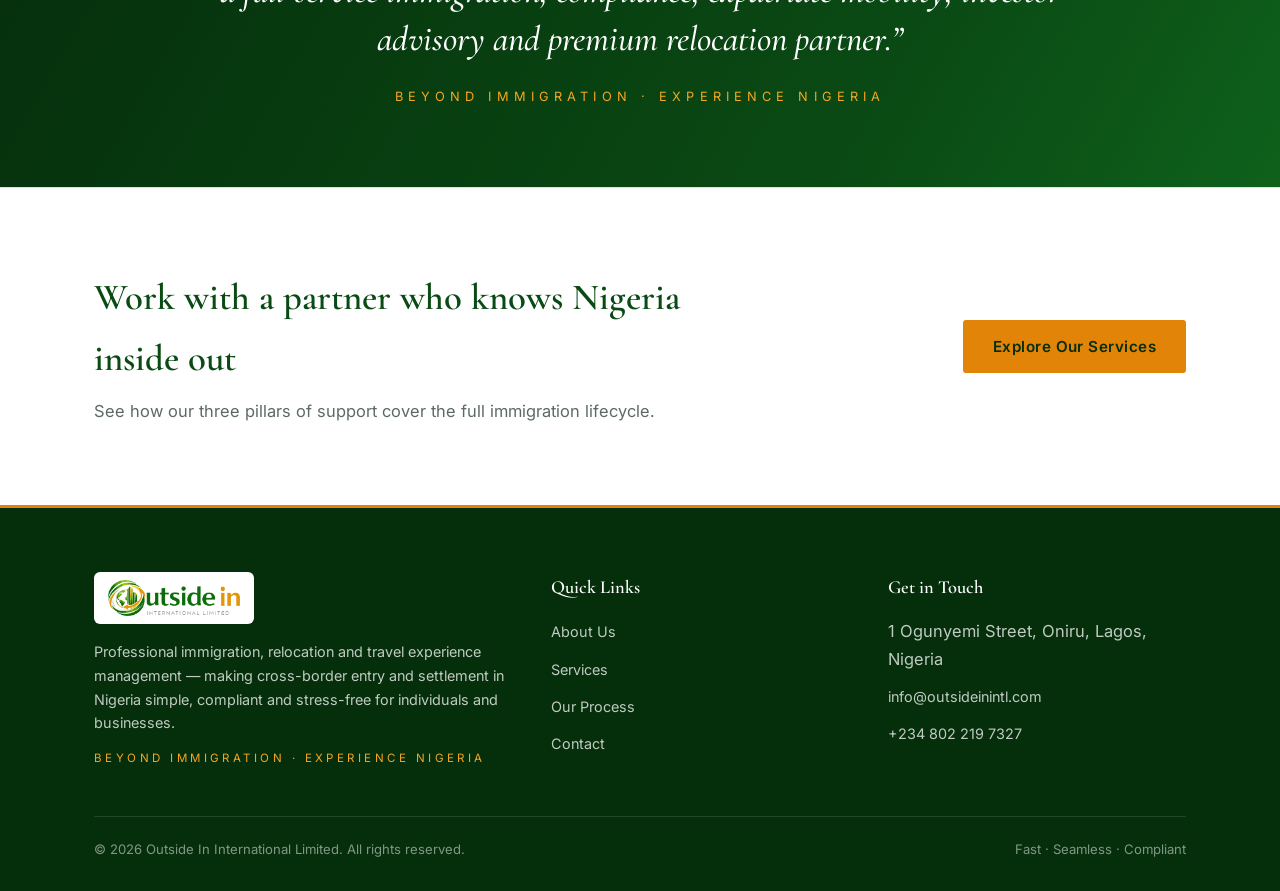
==== commit 33b4ab7b: "Experience Nigeria" ====
--- a/about.html
+++ b/about.html
@@ -26,7 +26,7 @@
       <a href="about.html" class="active">About</a>
       <a href="services.html">Services</a>
       <a href="process.html">Process</a>
-      <a href="discover.html" class="nav-2line">Discover<span>Nigeria</span></a>
+      <a href="discover.html" class="nav-2line">Experience<span>Nigeria</span></a>
       <a href="contact.html" class="nav-cta">Schedule Consultation</a>
     </nav>
   </div>
--- a/style.css
+++ b/style.css
@@ -558,3 +558,9 @@
   .nav .nav-2line { text-align: left; }
   .nav .nav-2line span { display: inline; margin-left: 4px; }
 }
+
+/* South-West state cards */
+.state-card .pillar-letter { font-size: 1.6rem; }
+.mini-list.sites { columns: 2; column-gap: 22px; }
+.mini-list.sites li { break-inside: avoid; margin-bottom: 4px; }
+@media (max-width: 720px) { .mini-list.sites { columns: 1; } }
